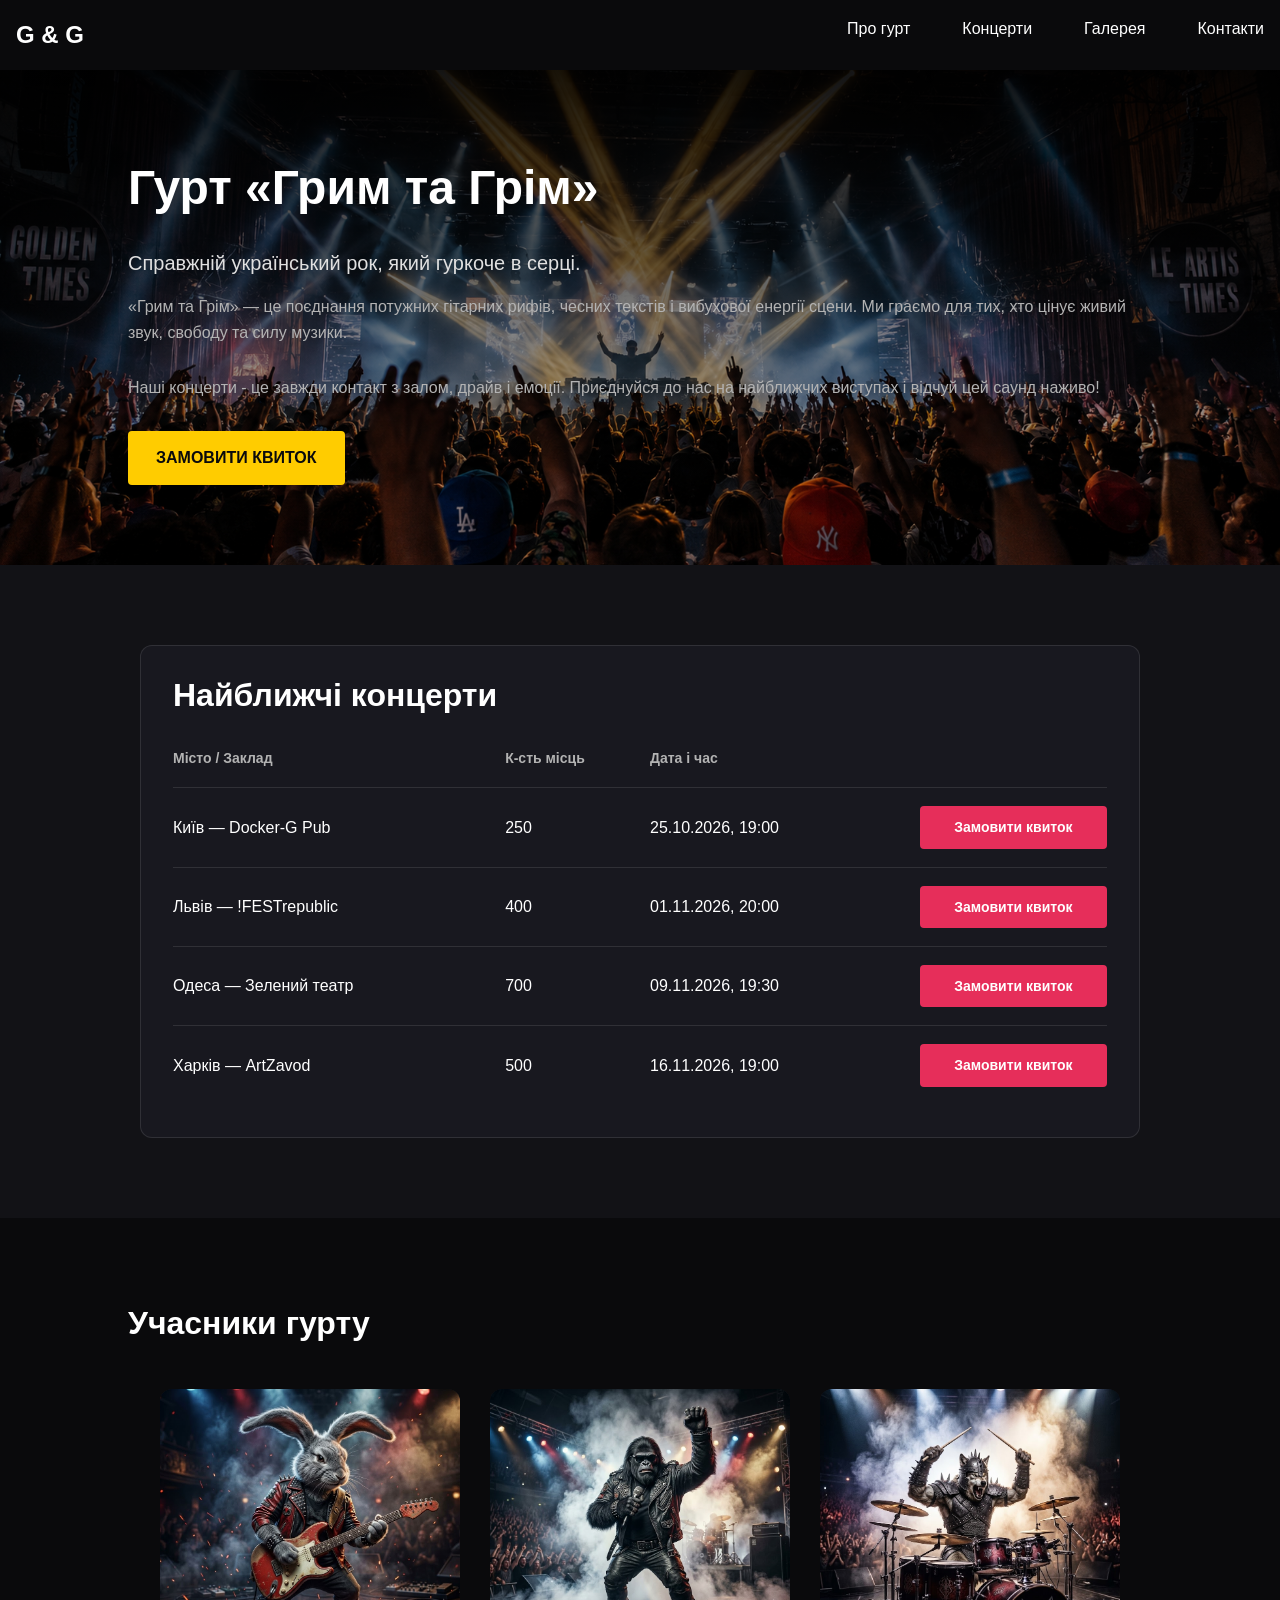
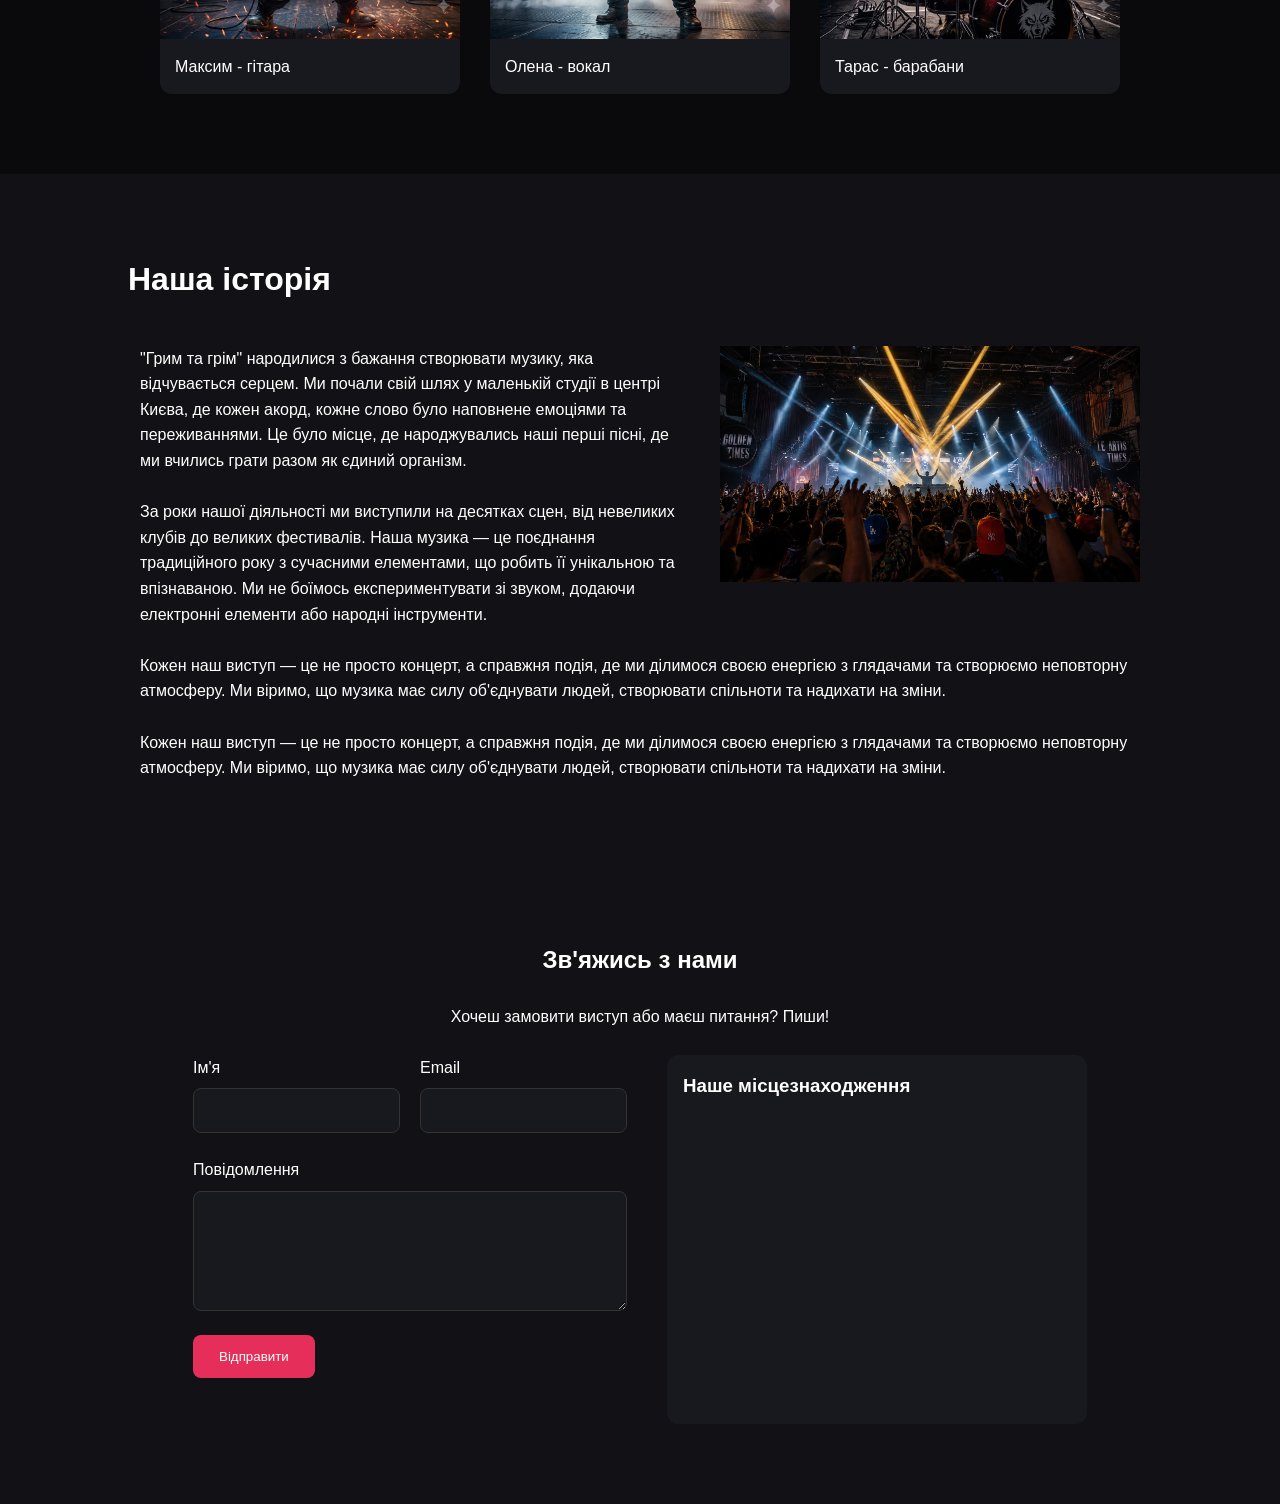
==== index.html @ d03bab59 "Make mobile menu collapsible with animated hamburger toggle Replace the permanently stacked mobile n" ====
<!doctype html>
<html lang="en">
  <head>
    <meta charset="UTF-8" />
    <meta name="viewport" content="width=device-width, initial-scale=1.0" />
    <title>G & G</title>
    <link rel="stylesheet" href="css/main.css" />
    <script src="js/menu.js" defer></script>
  </head>
  <body>
    <header>
      <nav>
        <a href="#hero" class="logo">G & G</a>

        <button
          class="menu-toggle"
          type="button"
          aria-expanded="false"
          aria-controls="site-menu"
          aria-label="Меню"
        >
          <span></span>
          <span></span>
          <span></span>
        </button>

        <div class="menu-panel" id="site-menu">
          <ul>
            <li><a href="#hero">Про гурт</a></li>
            <li><a href="#schedule">Концерти</a></li>
            <li><a href="#members">Галерея</a></li>
            <li><a href="#contacts">Контакти</a></li>
          </ul>
        </div>
      </nav>
    </header>
    <section id="hero">
      <div class="hero-content">
        <h1>Гурт «Грим та Грім»</h1>
        <p class="hero-subtitle">
          Справжній український рок, який гуркоче в серці.
        </p>

        <p class="hero-description">
          «Грим та Грім» — це поєднання потужних гітарних рифів, чесних текстів
          і вибухової енергії сцени. Ми граємо для тих, хто цінує живий звук,
          свободу та силу музики.
        </p>
        <p class="hero-description">
          Наші концерти - це завжди контакт з залом, драйв і емоції. Приєднуйся
          до нас на найближчих виступах і відчуй цей саунд наживо!
        </p>
        <a href="#schedule" class="btn-primary">ЗАМОВИТИ КВИТОК</a>
      </div>
    </section>
    <section id="schedule">
      <div class="schedule-container">
        <h2 class="section-title">Найближчі концерти</h2>

        <div class="schedule-header">
          <div>Місто / Заклад</div>
          <div>К-сть місць</div>
          <div>Дата і час</div>
          <div></div>
        </div>

        <div class="schedule-row">
          <div class="schedule-cell city">Київ — Docker-G Pub</div>
          <div class="schedule-cell seats" data-label="К-сть місць">250</div>
          <div class="schedule-cell date" data-label="Дата і час">
            25.10.2026, 19:00
          </div>
          <div class="schedule-cell action">
            <a href="#" class="btn-ticket">Замовити квиток</a>
          </div>
        </div>

        <div class="schedule-row">
          <div class="schedule-cell city">Львів — !FESTrepublic</div>
          <div class="schedule-cell seats" data-label="К-сть місць">400</div>
          <div class="schedule-cell date" data-label="Дата і час">
            01.11.2026, 20:00
          </div>
          <div class="schedule-cell action">
            <a href="#" class="btn-ticket">Замовити квиток</a>
          </div>
        </div>

        <div class="schedule-row">
          <div class="schedule-cell city">Одеса — Зелений театр</div>
          <div class="schedule-cell seats" data-label="К-сть місць">700</div>
          <div class="schedule-cell date" data-label="Дата і час">
            09.11.2026, 19:30
          </div>
          <div class="schedule-cell action">
            <a href="#" class="btn-ticket">Замовити квиток</a>
          </div>
        </div>

        <div class="schedule-row">
          <div class="schedule-cell city">Харків — ArtZavod</div>
          <div class="schedule-cell seats" data-label="К-сть місць">500</div>
          <div class="schedule-cell date" data-label="Дата і час">
            16.11.2026, 19:00
          </div>
          <div class="schedule-cell action">
            <a href="#" class="btn-ticket">Замовити квиток</a>
          </div>
        </div>
      </div>
    </section>
    <section id="members">
      <h2 class="section-title">Учасники гурту</h2>

      <div class="members-container">
        <input type="radio" name="member" id="close-all" hidden checked />

        <input
          type="radio"
          name="member"
          id="member-1"
          class="member-toggle"
          hidden
        />

        <label class="member-card" for="member-1">
          <figure>
            <div class="img-wrapper">
              <img
                src="img/member-1.jpeg"
                alt="Максим — гітара"
                class="member-img"
              />
            </div>

            <figcaption class="member-info">
              <p>Максим - гітара</p>

              <p class="expanded-text">
                Максим грає на гітарі вже понад 10 років. Його вибухові
                соло-партії та важкі рифи формують фірмове звучання гурту.
              </p>
            </figcaption>
          </figure>
        </label>

        <label class="modal-backdrop backdrop-1" for="close-all"></label>

        <input
          type="radio"
          name="member"
          id="member-2"
          class="member-toggle"
          hidden
        />

        <label class="member-card" for="member-2">
          <figure>
            <div class="img-wrapper">
              <img
                src="img/member-2.jpeg"
                alt="Олена - вокал"
                class="member-img"
              />
            </div>

            <figcaption class="member-info">
              <p>Олена - вокал</p>

              <p class="expanded-text">
                Олена - голос і душа колективу. Її вокал легко переходить від
                ніжних етно-мотивів до потужного рокового драйву.
              </p>
            </figcaption>
          </figure>
        </label>

        <label class="modal-backdrop backdrop-2" for="close-all"></label>

        <input
          type="radio"
          name="member"
          id="member-3"
          class="member-toggle"
          hidden
        />

        <label class="member-card" for="member-3">
          <figure>
            <div class="img-wrapper">
              <img
                src="img/member-3.jpeg"
                alt="Тарас - барабани"
                class="member-img"
              />
            </div>

            <figcaption class="member-info">
              <p>Тарас - барабани</p>

              <p class="expanded-text">
                Тарас відповідає за ритмічне серце гурту. Його енергія за
                барабанною установкою заряджає кожен концерт.
              </p>
            </figcaption>
          </figure>
        </label>

        <label class="modal-backdrop backdrop-3" for="close-all"></label>
      </div>
    </section>
    <section id="history">
      <h2 class="section-title">Наша історія</h2>

      <div class="history-content">
        <img src="img/hero-bg.png" alt="Concert photo" />
        <p>
          "Грим та грім" народилися з бажання створювати музику, яка
          відчувається серцем. Ми почали свій шлях у маленькій студії в центрі
          Києва, де кожен акорд, кожне слово було наповнене емоціями та
          переживаннями. Це було місце, де народжувались наші перші пісні, де ми
          вчились грати разом як єдиний організм.
        </p>
        <br />
        <p>
          За роки нашої діяльності ми виступили на десятках сцен, від невеликих
          клубів до великих фестивалів. Наша музика — це поєднання традиційного
          року з сучасними елементами, що робить її унікальною та впізнаваною.
          Ми не боїмось експериментувати зі звуком, додаючи електронні елементи
          або народні інструменти.
        </p>
        <br />
        <p>
          Кожен наш виступ — це не просто концерт, а справжня подія, де ми
          ділимося своєю енергією з глядачами та створюємо неповторну атмосферу.
          Ми віримо, що музика має силу об'єднувати людей, створювати спільноти
          та надихати на зміни.
        </p>
        <br />
        <p>
          Кожен наш виступ — це не просто концерт, а справжня подія, де ми
          ділимося своєю енергією з глядачами та створюємо неповторну атмосферу.
          Ми віримо, що музика має силу об'єднувати людей, створювати спільноти
          та надихати на зміни.
        </p>
      </div>
    </section>
    <section id="contacts">
      <h2>Зв'яжись з нами</h2>
      <p class="subtitle">Хочеш замовити виступ або маєш питання? Пиши!</p>

      <div class="contacts-content">
        <form class="contact-form">
          <div class="row">
            <div class="field">
              <label>Ім'я</label>
              <input type="text" />
            </div>

            <div class="field">
              <label>Email</label>
              <input type="email" />
            </div>
          </div>

          <div class="field">
            <label>Повідомлення</label>
            <textarea></textarea>
          </div>

          <button>Відправити</button>
        </form>

        <div class="map">
          <h3>Наше місцезнаходження</h3>

          <iframe
            src="https://www.google.com/maps/embed?pb=!1m18!1m12!1m3!1d1270.7025842408598!2d30.521919474275144!3d50.43355336899159!2m3!1f0!2f0!3f0!3m2!1i1024!2i768!4f13.1!3m3!1m2!1s0x40d4cf02b2b3a94f%3A0x783fe299564db0c2!2s!5e0!3m2!1sen!2sua!4v1783678780415!5m2!1sen!2sua"
            loading="lazy"
            referrerpolicy="strict-origin-when-cross-origin"
          ></iframe>
        </div>
      </div>
    </section>
    <footer></footer>
  </body>
</html>
---- css/main.css ----
@import "variables.css";
@import "header.css";
@import "hero.css";
@import "schedule.css";
@import "members.css";
@import "history.css";
@import "contacts.css";
@import "media.css";

* {
  margin: 0;
  padding: 0;
  box-sizing: border-box;
}

html {
  scroll-behavior: smooth;
}

body {
  background-color: var(--bg-main);
  color: var(--text-main);
  font-family: Arial, Helvetica, sans-serif;
  line-height: 1.6;
}

section {
  padding: var(--section-padding);
}

@media (max-width: 768px) {
  section {
    padding: var(--section-padding-mobile);
  }
}
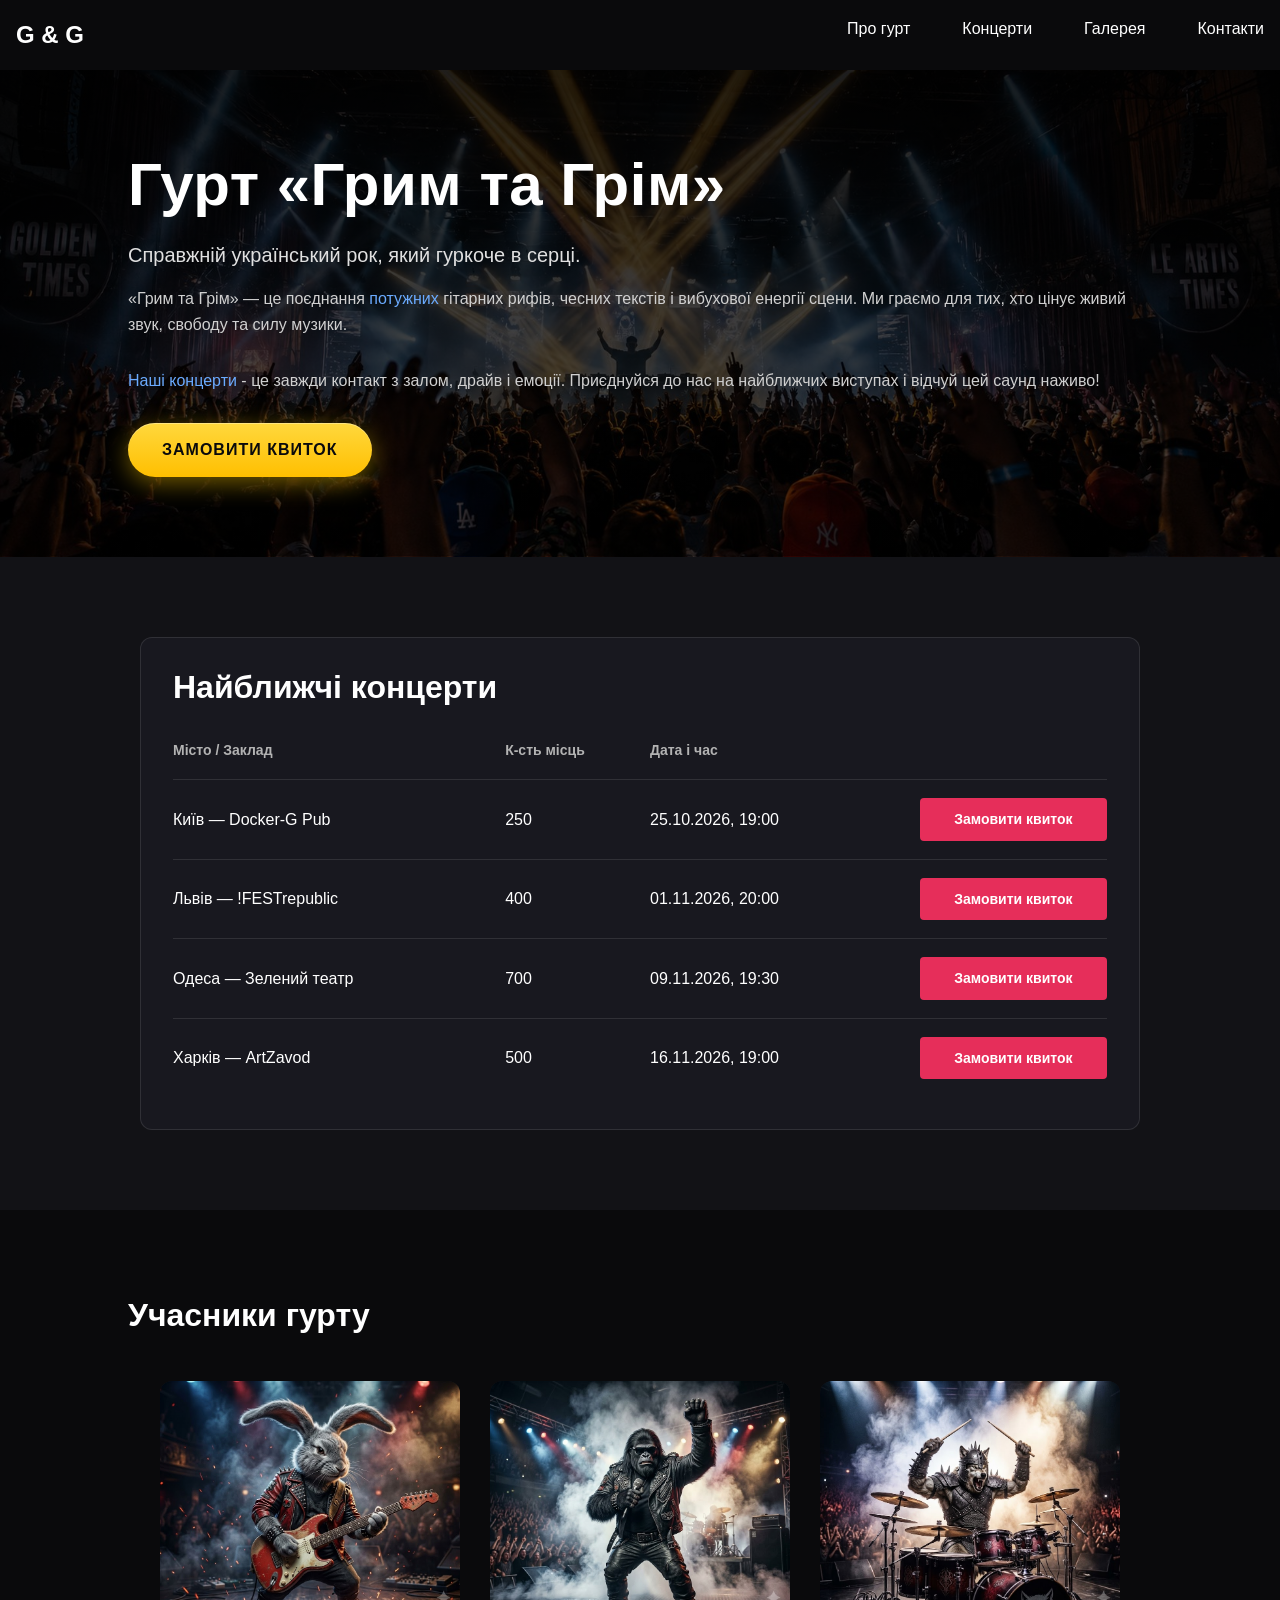
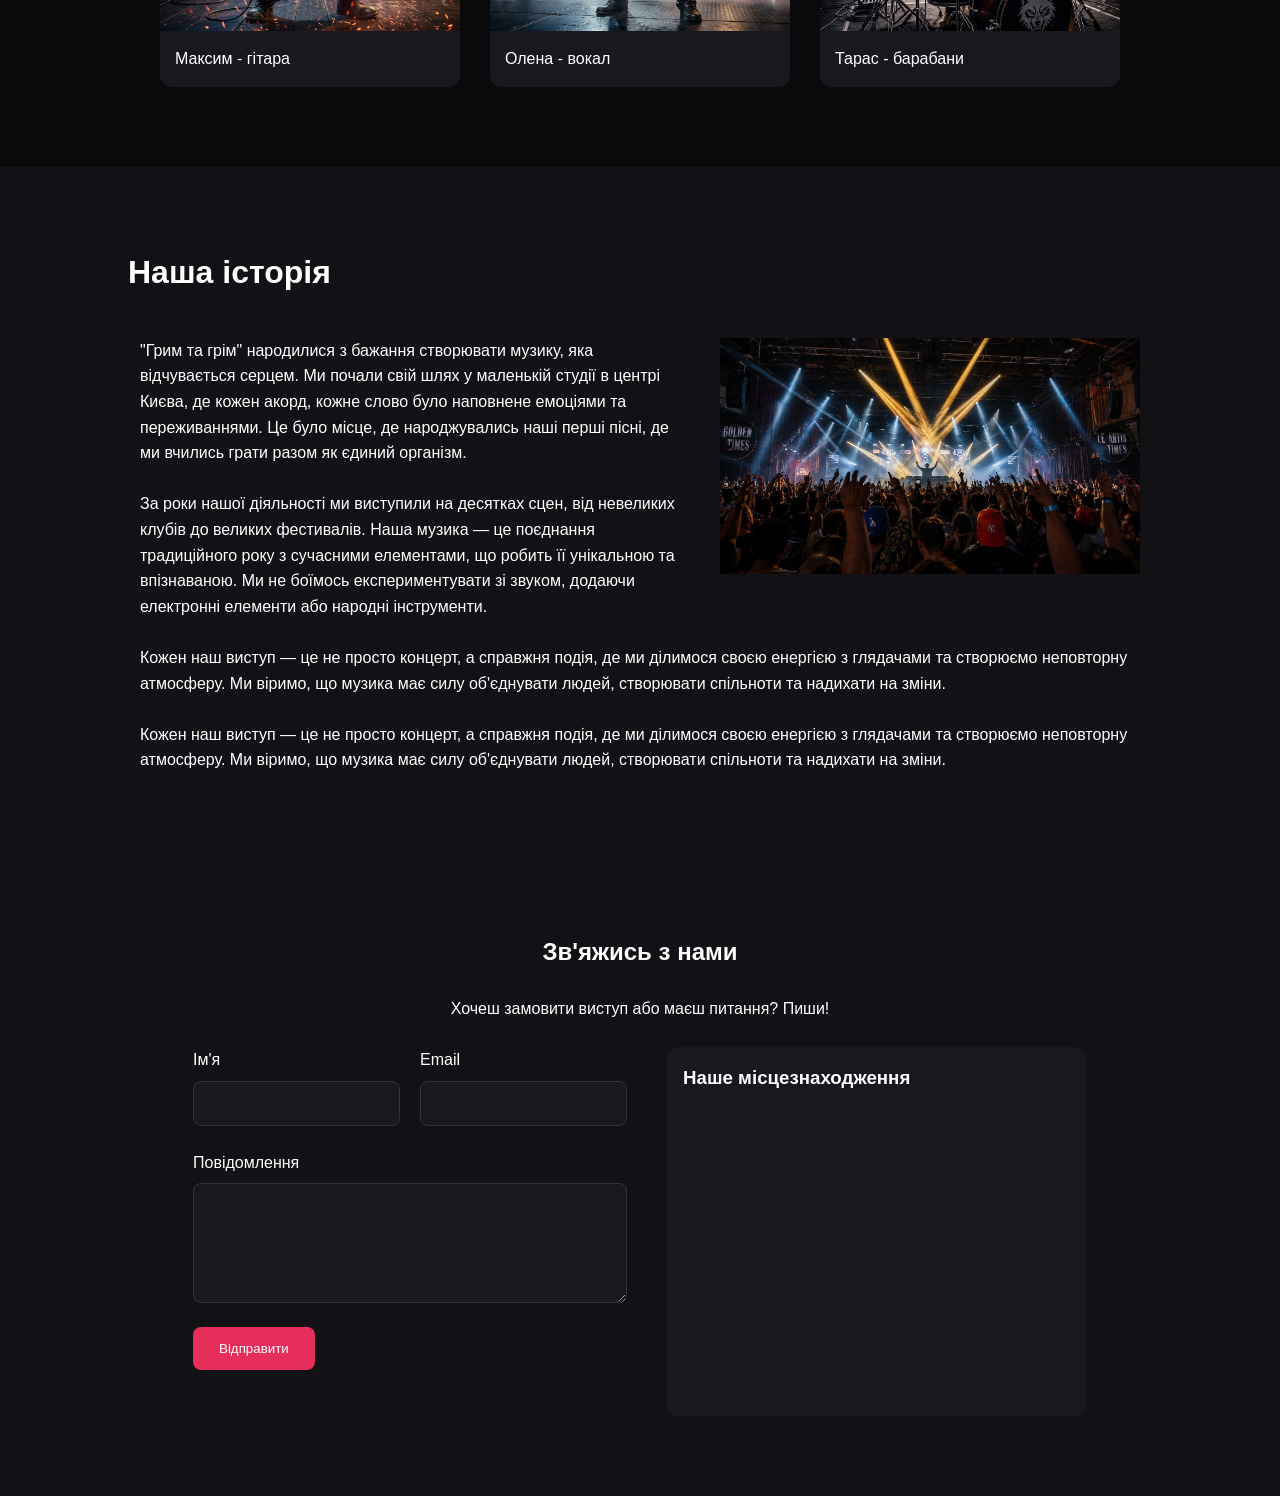
==== commit 1421bf35: "Restyle hero to match mockup and compress hero background image - Wrap «потужних» and «Наші концерти" ====
--- a/index.html
+++ b/index.html
@@ -42,13 +42,15 @@
         </p>
 
         <p class="hero-description">
-          «Грим та Грім» — це поєднання потужних гітарних рифів, чесних текстів
-          і вибухової енергії сцени. Ми граємо для тих, хто цінує живий звук,
-          свободу та силу музики.
+          «Грим та Грім» — це поєднання
+          <span class="hero-accent">потужних</span> гітарних рифів, чесних
+          текстів і вибухової енергії сцени. Ми граємо для тих, хто цінує живий
+          звук, свободу та силу музики.
         </p>
         <p class="hero-description">
-          Наші концерти - це завжди контакт з залом, драйв і емоції. Приєднуйся
-          до нас на найближчих виступах і відчуй цей саунд наживо!
+          <span class="hero-accent">Наші концерти</span> - це завжди контакт з
+          залом, драйв і емоції. Приєднуйся до нас на найближчих виступах і
+          відчуй цей саунд наживо!
         </p>
         <a href="#schedule" class="btn-primary">ЗАМОВИТИ КВИТОК</a>
       </div>
@@ -213,7 +215,7 @@
       <h2 class="section-title">Наша історія</h2>
 
       <div class="history-content">
-        <img src="img/hero-bg.png" alt="Concert photo" />
+        <img src="img/hero-bg.jpg" alt="Concert photo" />
         <p>
           "Грим та грім" народилися з бажання створювати музику, яка
           відчувається серцем. Ми почали свій шлях у маленькій студії в центрі
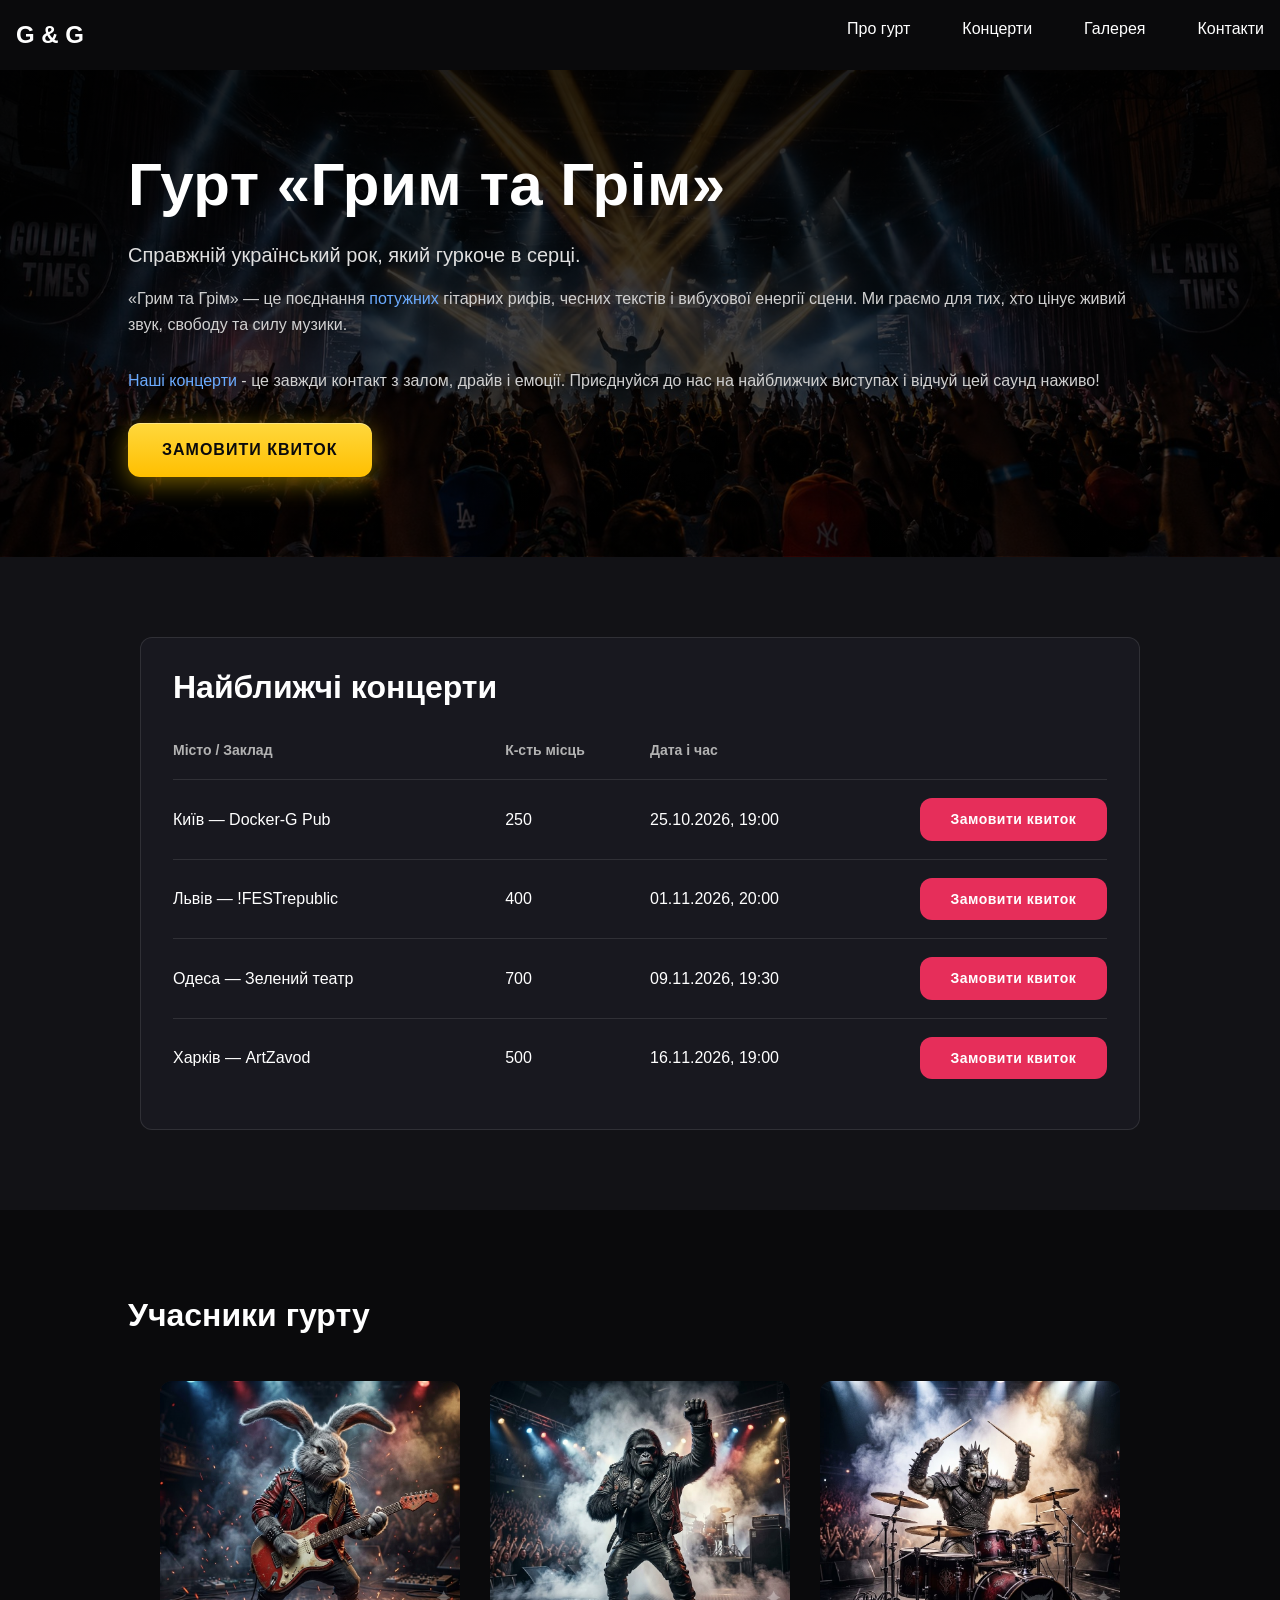
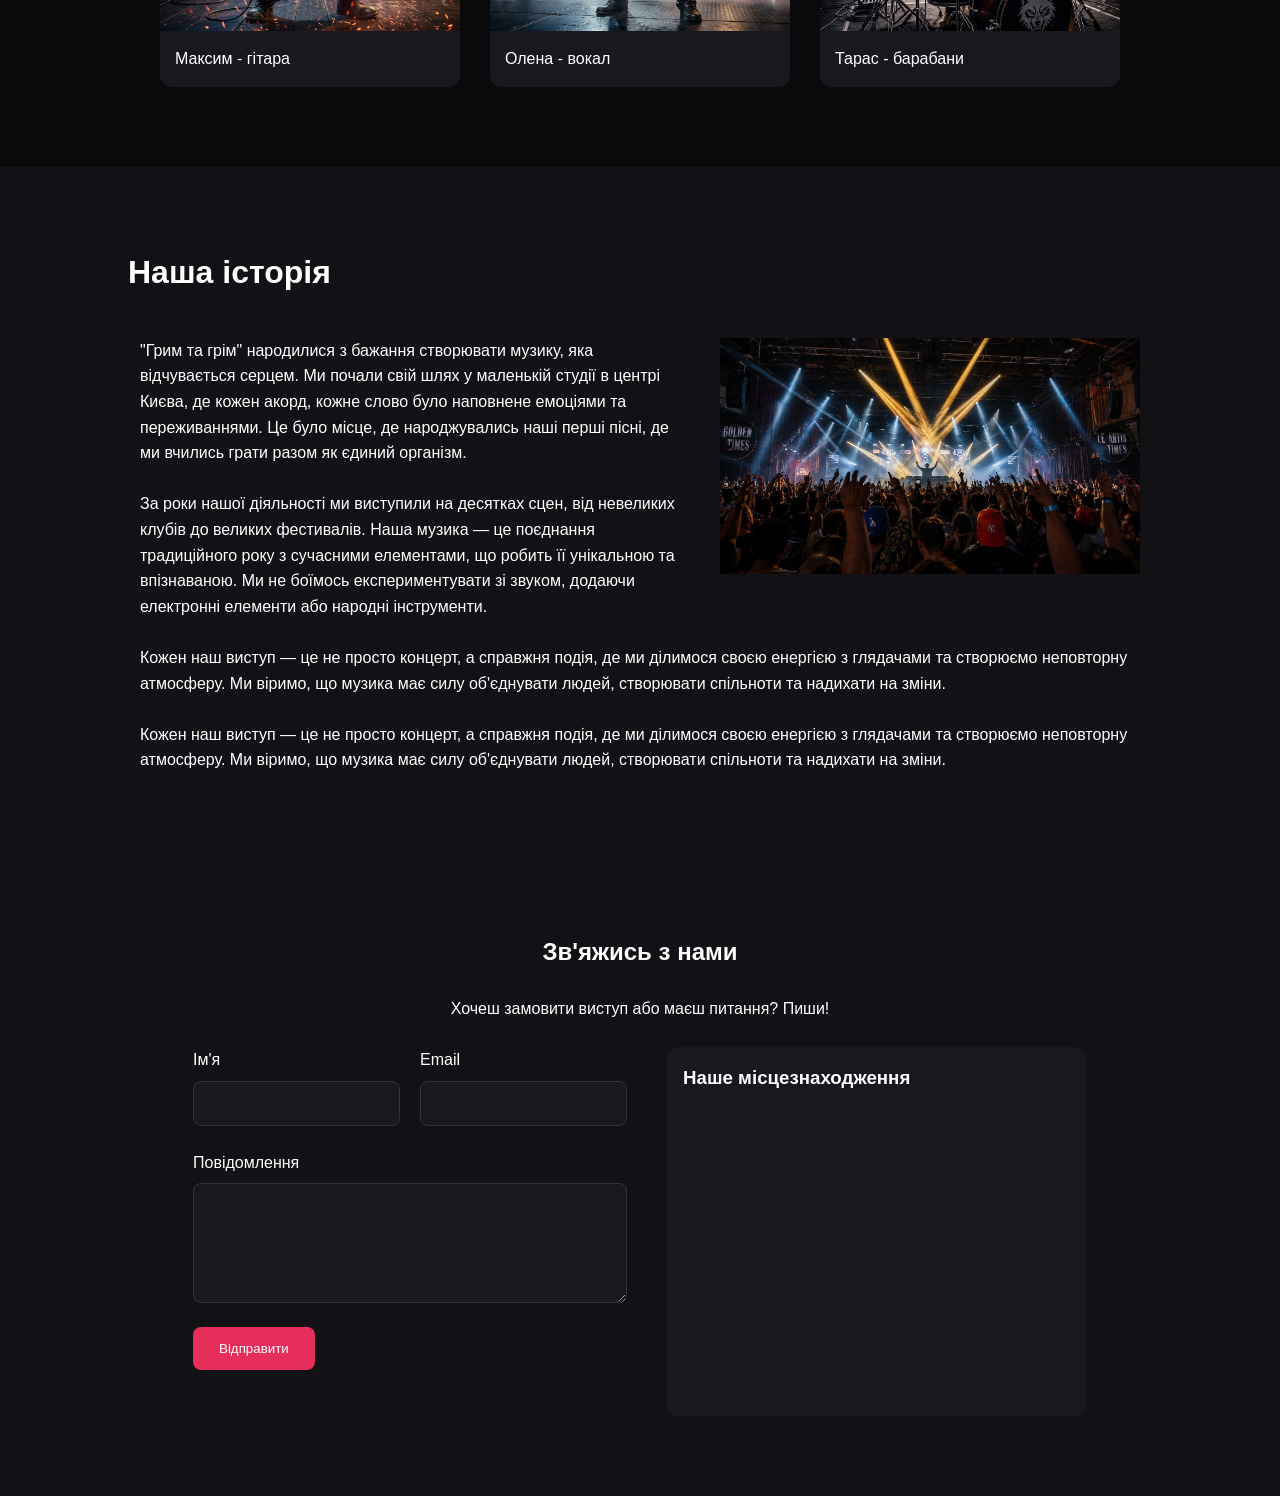
==== commit 68802d9f: "Match ticket buttons to mockup and give them a real stub target - .btn-ticket: 12px border-radius pe" ====
--- a/index.html
+++ b/index.html
@@ -73,7 +73,9 @@
             25.10.2026, 19:00
           </div>
           <div class="schedule-cell action">
-            <a href="#" class="btn-ticket">Замовити квиток</a>
+            <a href="tickets.html?event=kyiv" class="btn-ticket"
+              >Замовити квиток</a
+            >
           </div>
         </div>
 
@@ -84,7 +86,9 @@
             01.11.2026, 20:00
           </div>
           <div class="schedule-cell action">
-            <a href="#" class="btn-ticket">Замовити квиток</a>
+            <a href="tickets.html?event=lviv" class="btn-ticket"
+              >Замовити квиток</a
+            >
           </div>
         </div>
 
@@ -95,7 +99,9 @@
             09.11.2026, 19:30
           </div>
           <div class="schedule-cell action">
-            <a href="#" class="btn-ticket">Замовити квиток</a>
+            <a href="tickets.html?event=odesa" class="btn-ticket"
+              >Замовити квиток</a
+            >
           </div>
         </div>
 
@@ -106,7 +112,9 @@
             16.11.2026, 19:00
           </div>
           <div class="schedule-cell action">
-            <a href="#" class="btn-ticket">Замовити квиток</a>
+            <a href="tickets.html?event=kharkiv" class="btn-ticket"
+              >Замовити квиток</a
+            >
           </div>
         </div>
       </div>
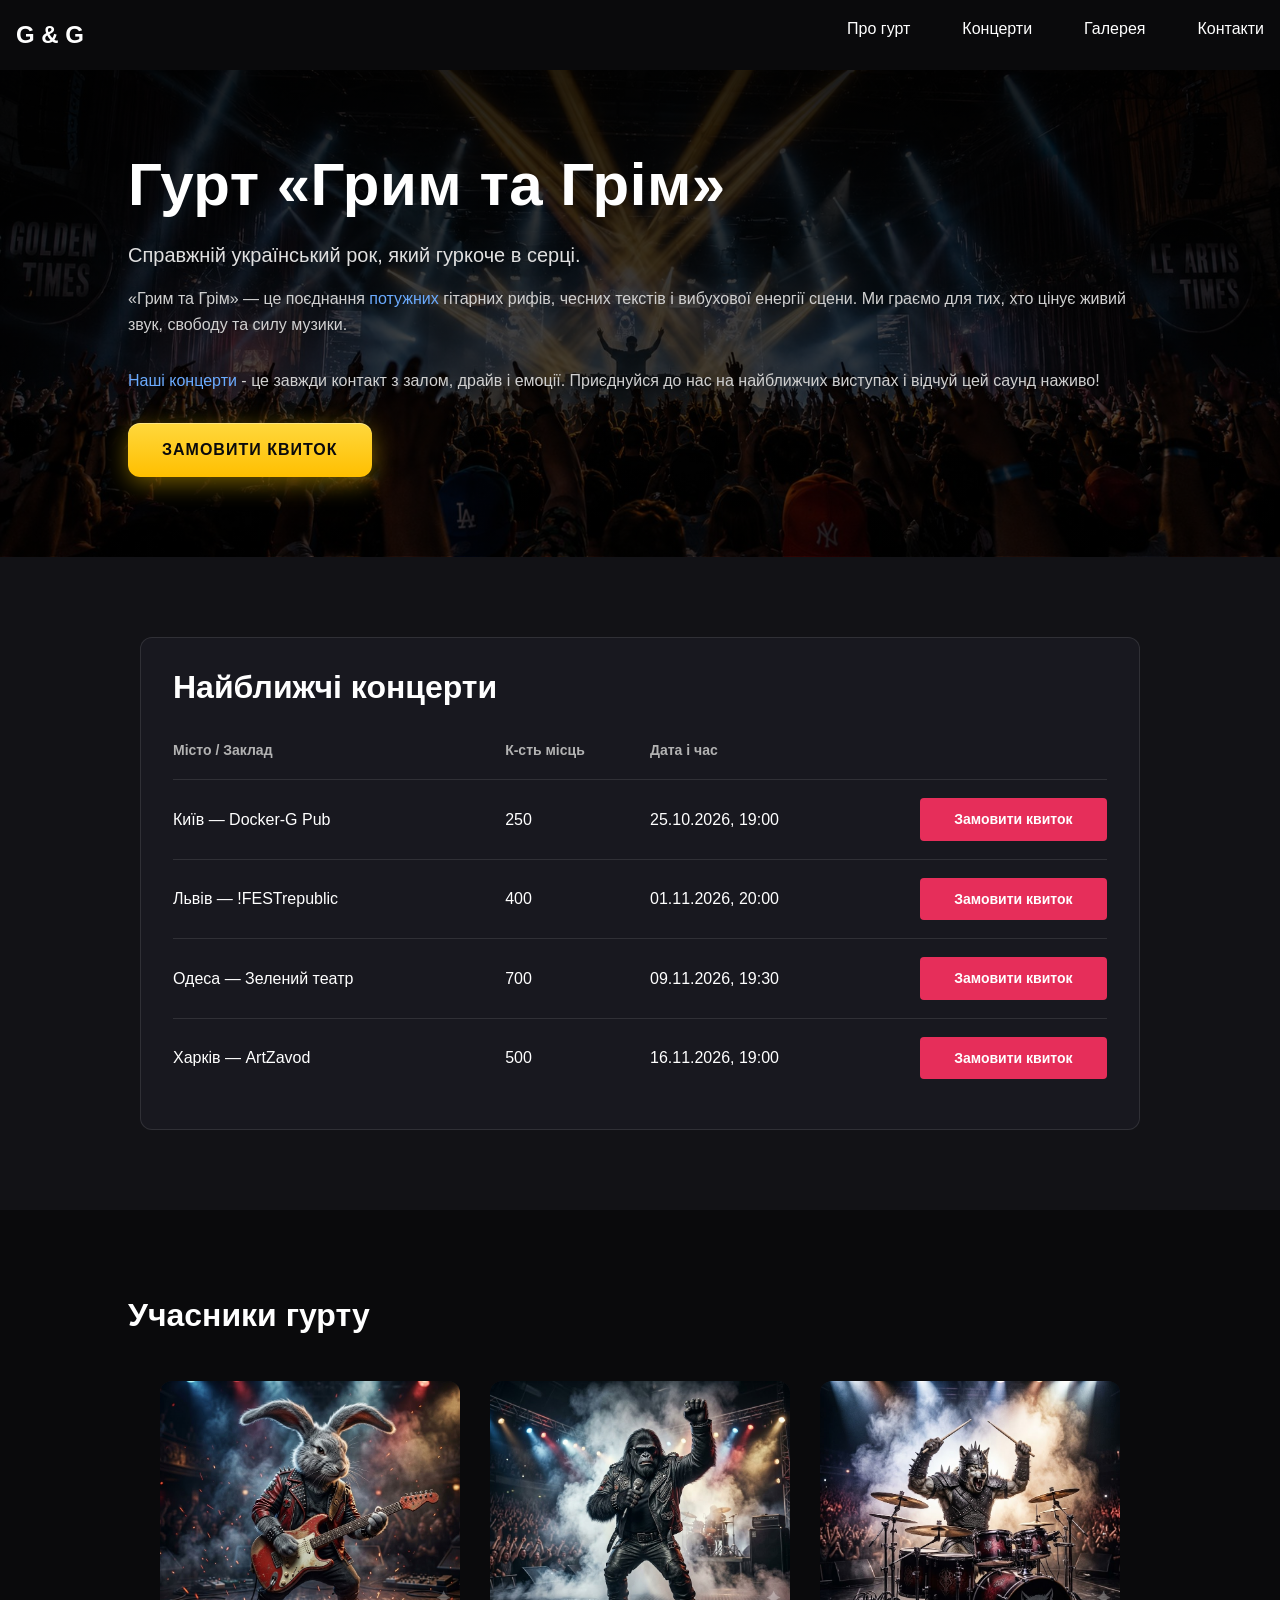
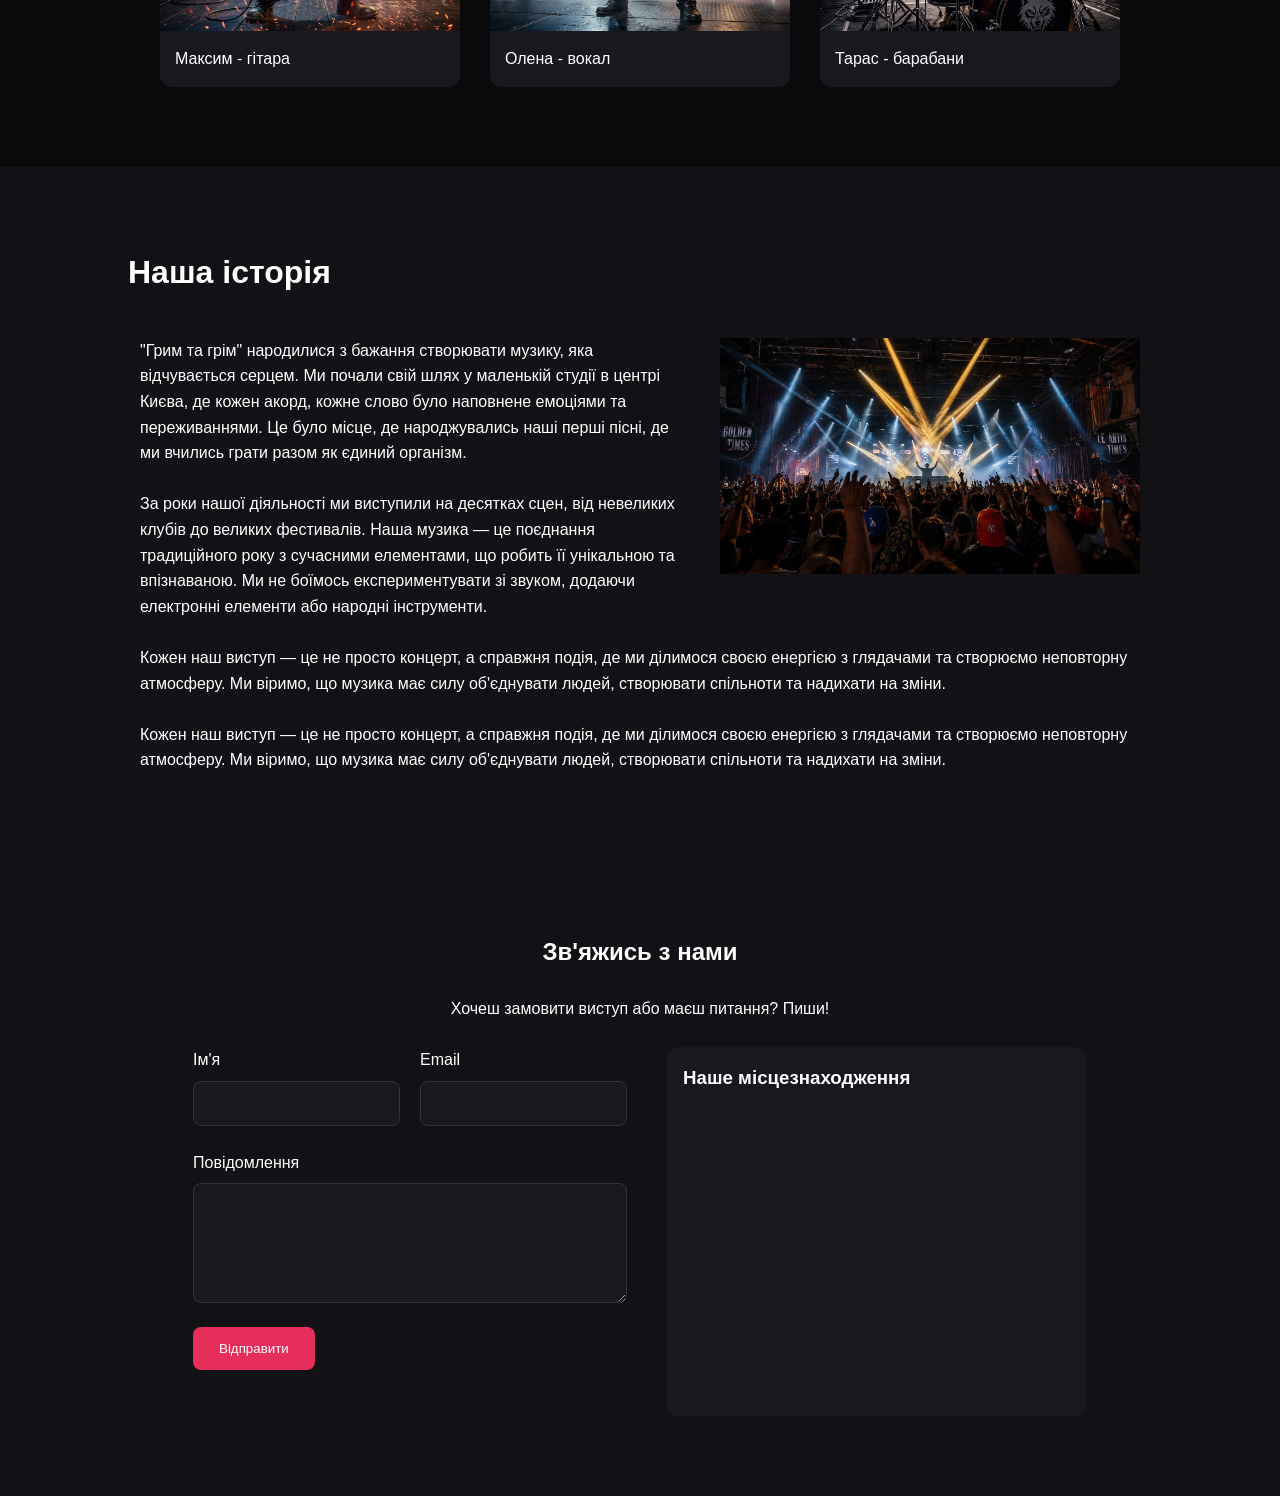
==== commit bcae8751: "Merge pull request #3 from RaisaLemishko/claude/schedule-responsive-layout-qftyms Refactor schedule " ====
--- a/index.html
+++ b/index.html
@@ -73,9 +73,7 @@
             25.10.2026, 19:00
           </div>
           <div class="schedule-cell action">
-            <a href="tickets.html?event=kyiv" class="btn-ticket"
-              >Замовити квиток</a
-            >
+            <a href="#" class="btn-ticket">Замовити квиток</a>
           </div>
         </div>
 
@@ -86,9 +84,7 @@
             01.11.2026, 20:00
           </div>
           <div class="schedule-cell action">
-            <a href="tickets.html?event=lviv" class="btn-ticket"
-              >Замовити квиток</a
-            >
+            <a href="#" class="btn-ticket">Замовити квиток</a>
           </div>
         </div>
 
@@ -99,9 +95,7 @@
             09.11.2026, 19:30
           </div>
           <div class="schedule-cell action">
-            <a href="tickets.html?event=odesa" class="btn-ticket"
-              >Замовити квиток</a
-            >
+            <a href="#" class="btn-ticket">Замовити квиток</a>
           </div>
         </div>
 
@@ -112,9 +106,7 @@
             16.11.2026, 19:00
           </div>
           <div class="schedule-cell action">
-            <a href="tickets.html?event=kharkiv" class="btn-ticket"
-              >Замовити квиток</a
-            >
+            <a href="#" class="btn-ticket">Замовити квиток</a>
           </div>
         </div>
       </div>
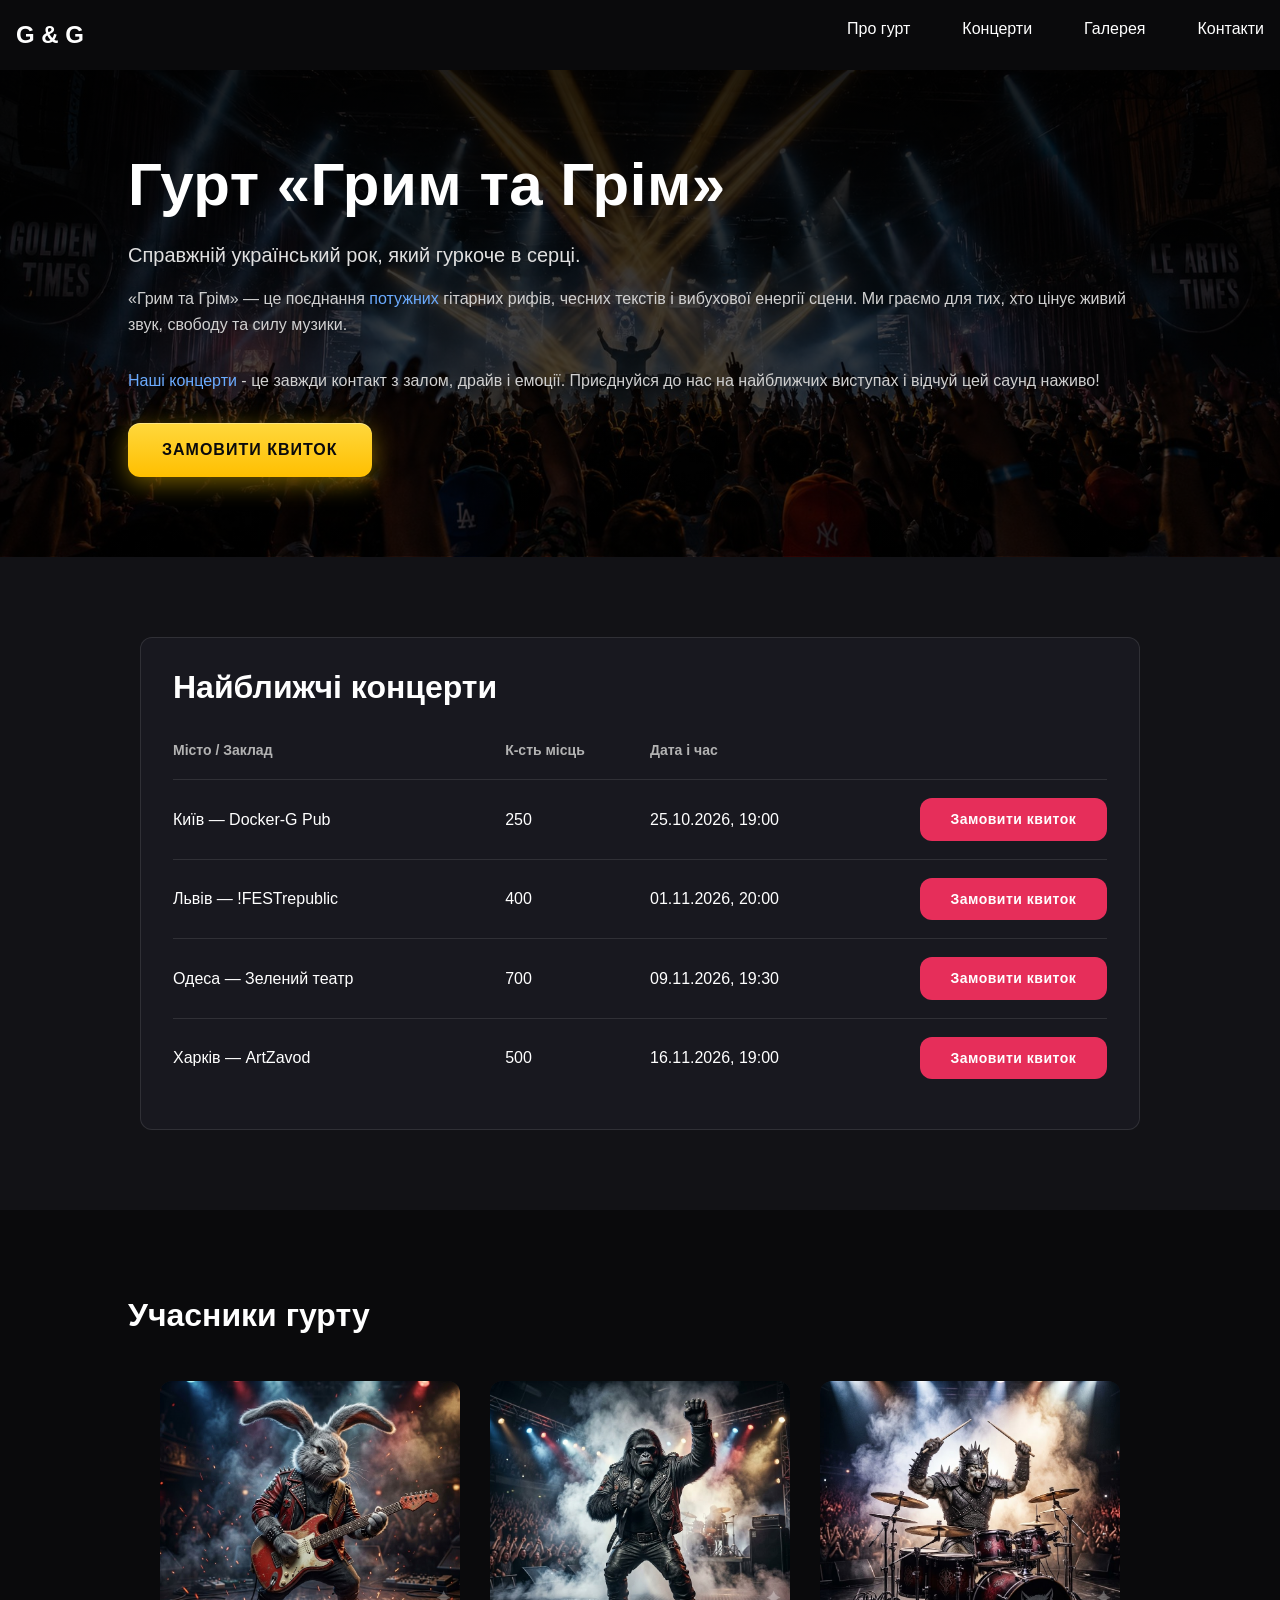
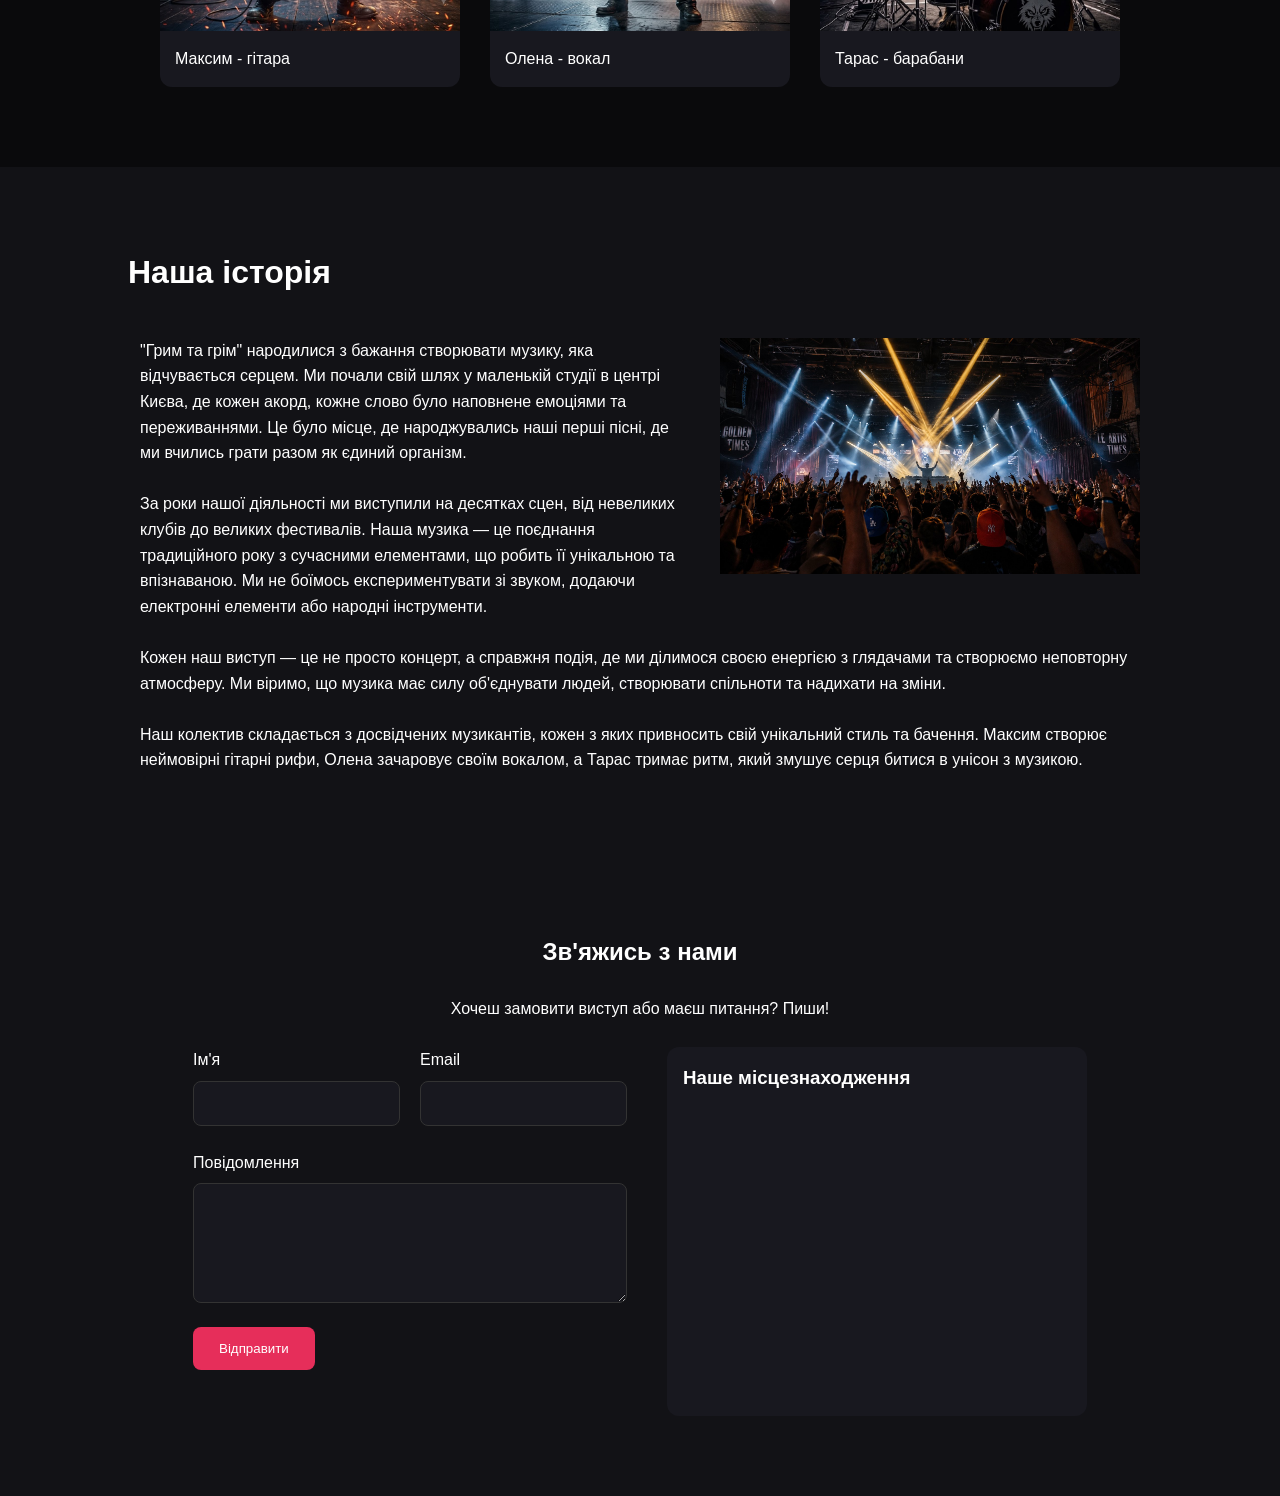
==== commit 8da740ce: "Merge pull request #6 from RaisaLemishko/claude/ticket-button-styling-iczyqm Add ticket booking page" ====
--- a/index.html
+++ b/index.html
@@ -1,5 +1,5 @@
 <!doctype html>
-<html lang="en">
+<html lang="uk">
   <head>
     <meta charset="UTF-8" />
     <meta name="viewport" content="width=device-width, initial-scale=1.0" />
@@ -73,7 +73,9 @@
             25.10.2026, 19:00
           </div>
           <div class="schedule-cell action">
-            <a href="#" class="btn-ticket">Замовити квиток</a>
+            <a href="tickets.html?event=kyiv" class="btn-ticket"
+              >Замовити квиток</a
+            >
           </div>
         </div>
 
@@ -84,7 +86,9 @@
             01.11.2026, 20:00
           </div>
           <div class="schedule-cell action">
-            <a href="#" class="btn-ticket">Замовити квиток</a>
+            <a href="tickets.html?event=lviv" class="btn-ticket"
+              >Замовити квиток</a
+            >
           </div>
         </div>
 
@@ -95,7 +99,9 @@
             09.11.2026, 19:30
           </div>
           <div class="schedule-cell action">
-            <a href="#" class="btn-ticket">Замовити квиток</a>
+            <a href="tickets.html?event=odesa" class="btn-ticket"
+              >Замовити квиток</a
+            >
           </div>
         </div>
 
@@ -106,7 +112,9 @@
             16.11.2026, 19:00
           </div>
           <div class="schedule-cell action">
-            <a href="#" class="btn-ticket">Замовити квиток</a>
+            <a href="tickets.html?event=kharkiv" class="btn-ticket"
+              >Замовити квиток</a
+            >
           </div>
         </div>
       </div>
@@ -240,10 +248,10 @@
         </p>
         <br />
         <p>
-          Кожен наш виступ — це не просто концерт, а справжня подія, де ми
-          ділимося своєю енергією з глядачами та створюємо неповторну атмосферу.
-          Ми віримо, що музика має силу об'єднувати людей, створювати спільноти
-          та надихати на зміни.
+          Наш колектив складається з досвідчених музикантів, кожен з яких
+          привносить свій унікальний стиль та бачення. Максим створює неймовірні
+          гітарні рифи, Олена зачаровує своїм вокалом, а Тарас тримає ритм, який
+          змушує серця битися в унісон з музикою.
         </p>
       </div>
     </section>
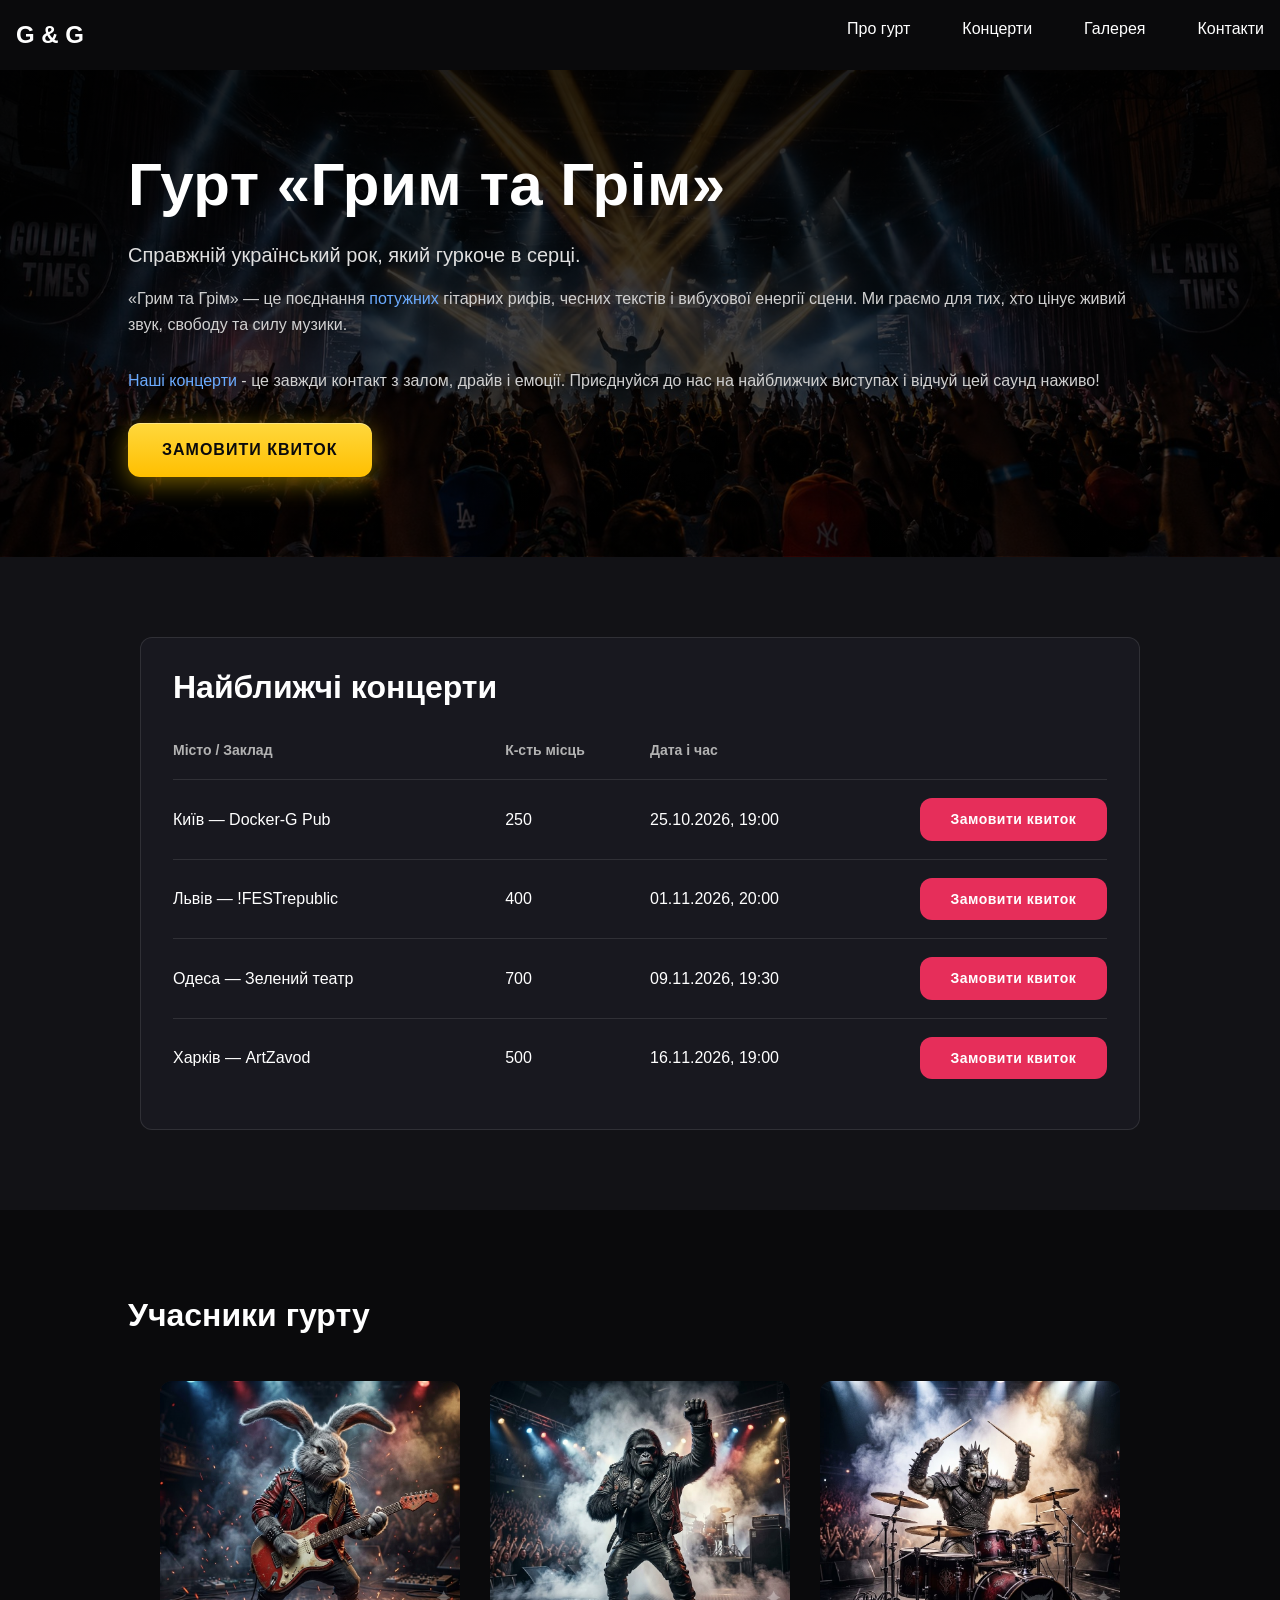
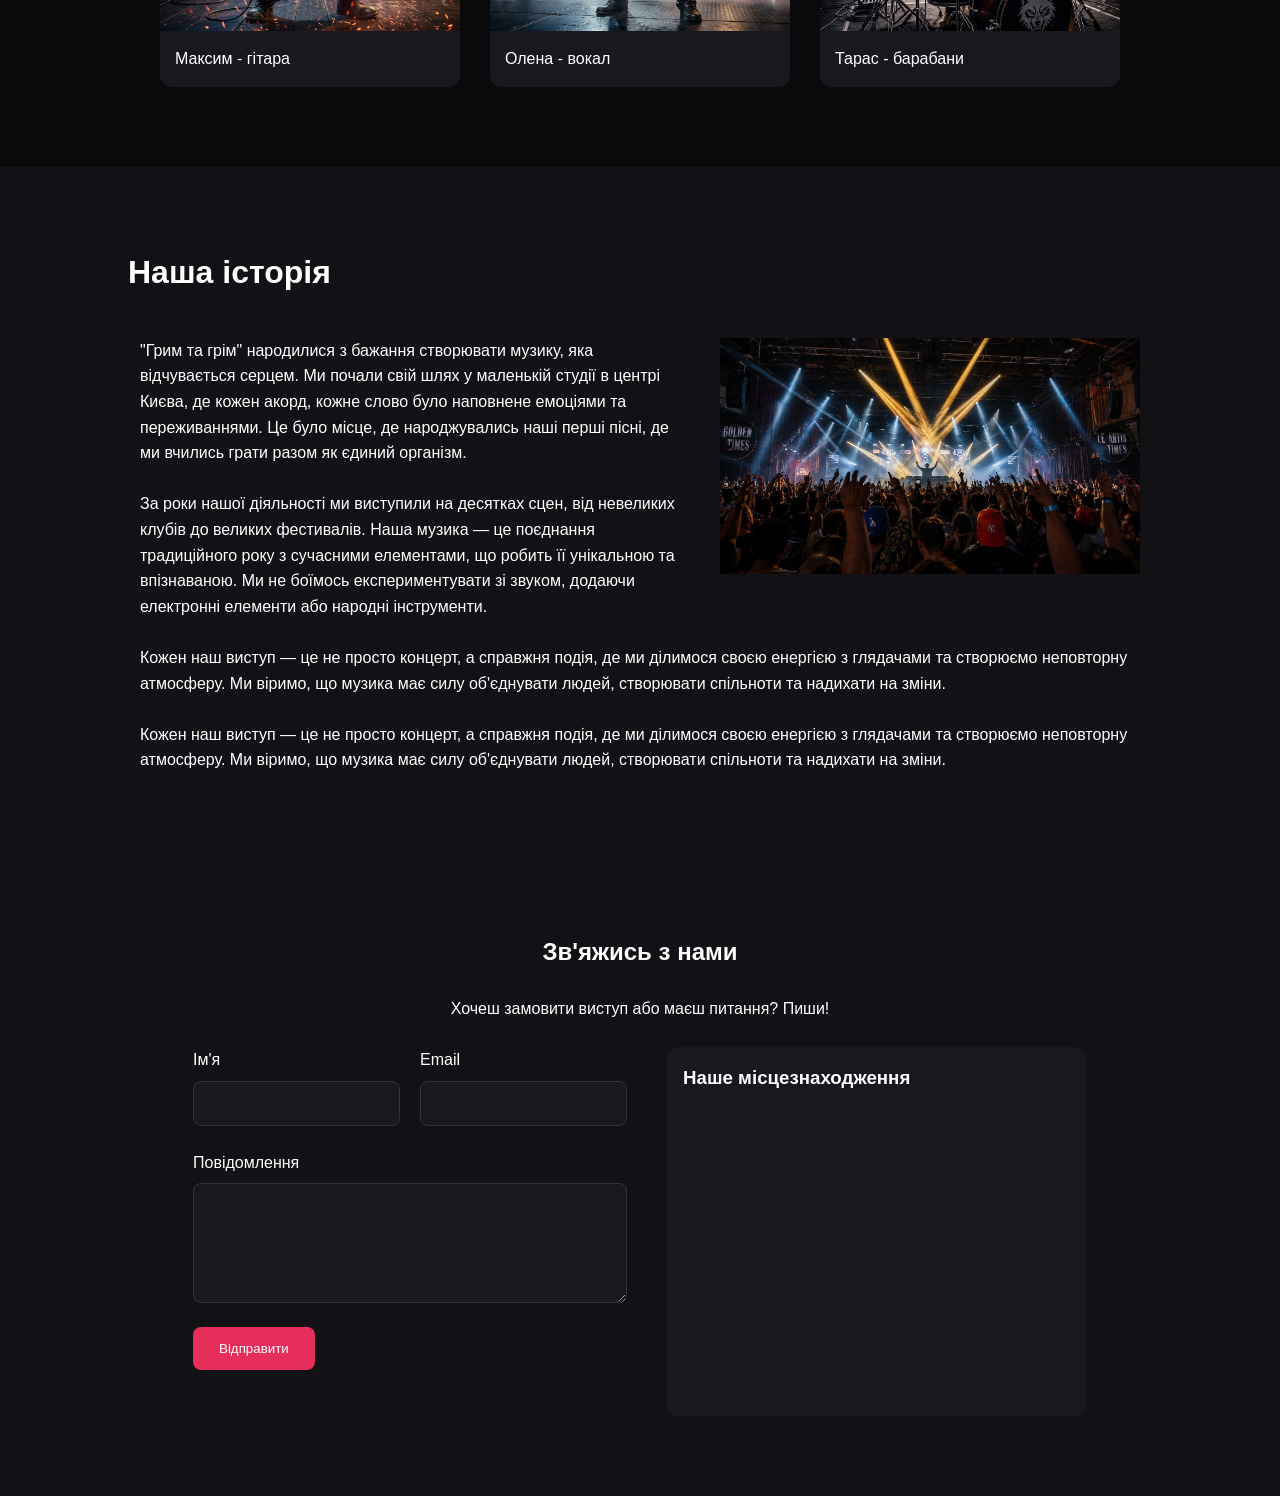
==== commit eaa3e49b: "Add prev/next chevrons to gallery modal and enlarge the photo The members gallery modal is pure CSS " ====
--- a/index.html
+++ b/index.html
@@ -1,5 +1,5 @@
 <!doctype html>
-<html lang="uk">
+<html lang="en">
   <head>
     <meta charset="UTF-8" />
     <meta name="viewport" content="width=device-width, initial-scale=1.0" />
@@ -73,9 +73,7 @@
             25.10.2026, 19:00
           </div>
           <div class="schedule-cell action">
-            <a href="tickets.html?event=kyiv" class="btn-ticket"
-              >Замовити квиток</a
-            >
+            <a href="#" class="btn-ticket">Замовити квиток</a>
           </div>
         </div>
 
@@ -86,9 +84,7 @@
             01.11.2026, 20:00
           </div>
           <div class="schedule-cell action">
-            <a href="tickets.html?event=lviv" class="btn-ticket"
-              >Замовити квиток</a
-            >
+            <a href="#" class="btn-ticket">Замовити квиток</a>
           </div>
         </div>
 
@@ -99,9 +95,7 @@
             09.11.2026, 19:30
           </div>
           <div class="schedule-cell action">
-            <a href="tickets.html?event=odesa" class="btn-ticket"
-              >Замовити квиток</a
-            >
+            <a href="#" class="btn-ticket">Замовити квиток</a>
           </div>
         </div>
 
@@ -112,9 +106,7 @@
             16.11.2026, 19:00
           </div>
           <div class="schedule-cell action">
-            <a href="tickets.html?event=kharkiv" class="btn-ticket"
-              >Замовити квиток</a
-            >
+            <a href="#" class="btn-ticket">Замовити квиток</a>
           </div>
         </div>
       </div>
@@ -217,6 +209,67 @@
         </label>
 
         <label class="modal-backdrop backdrop-3" for="close-all"></label>
+
+        <!-- Modal prev/next chevrons: each label re-checks the neighbouring
+             member's radio, so the enlarged view swaps with no JS. They must
+             stay after every radio input so the ~ selectors in members.css
+             can reveal the pair belonging to the open member. -->
+        <label
+          class="modal-nav modal-prev nav-1"
+          for="member-3"
+          aria-label="Попереднє фото"
+        >
+          <svg viewBox="0 0 24 24" aria-hidden="true">
+            <polyline points="15 18 9 12 15 6" />
+          </svg>
+        </label>
+        <label
+          class="modal-nav modal-next nav-1"
+          for="member-2"
+          aria-label="Наступне фото"
+        >
+          <svg viewBox="0 0 24 24" aria-hidden="true">
+            <polyline points="9 18 15 12 9 6" />
+          </svg>
+        </label>
+
+        <label
+          class="modal-nav modal-prev nav-2"
+          for="member-1"
+          aria-label="Попереднє фото"
+        >
+          <svg viewBox="0 0 24 24" aria-hidden="true">
+            <polyline points="15 18 9 12 15 6" />
+          </svg>
+        </label>
+        <label
+          class="modal-nav modal-next nav-2"
+          for="member-3"
+          aria-label="Наступне фото"
+        >
+          <svg viewBox="0 0 24 24" aria-hidden="true">
+            <polyline points="9 18 15 12 9 6" />
+          </svg>
+        </label>
+
+        <label
+          class="modal-nav modal-prev nav-3"
+          for="member-2"
+          aria-label="Попереднє фото"
+        >
+          <svg viewBox="0 0 24 24" aria-hidden="true">
+            <polyline points="15 18 9 12 15 6" />
+          </svg>
+        </label>
+        <label
+          class="modal-nav modal-next nav-3"
+          for="member-1"
+          aria-label="Наступне фото"
+        >
+          <svg viewBox="0 0 24 24" aria-hidden="true">
+            <polyline points="9 18 15 12 9 6" />
+          </svg>
+        </label>
       </div>
     </section>
     <section id="history">
@@ -248,10 +301,10 @@
         </p>
         <br />
         <p>
-          Наш колектив складається з досвідчених музикантів, кожен з яких
-          привносить свій унікальний стиль та бачення. Максим створює неймовірні
-          гітарні рифи, Олена зачаровує своїм вокалом, а Тарас тримає ритм, який
-          змушує серця битися в унісон з музикою.
+          Кожен наш виступ — це не просто концерт, а справжня подія, де ми
+          ділимося своєю енергією з глядачами та створюємо неповторну атмосферу.
+          Ми віримо, що музика має силу об'єднувати людей, створювати спільноти
+          та надихати на зміни.
         </p>
       </div>
     </section>
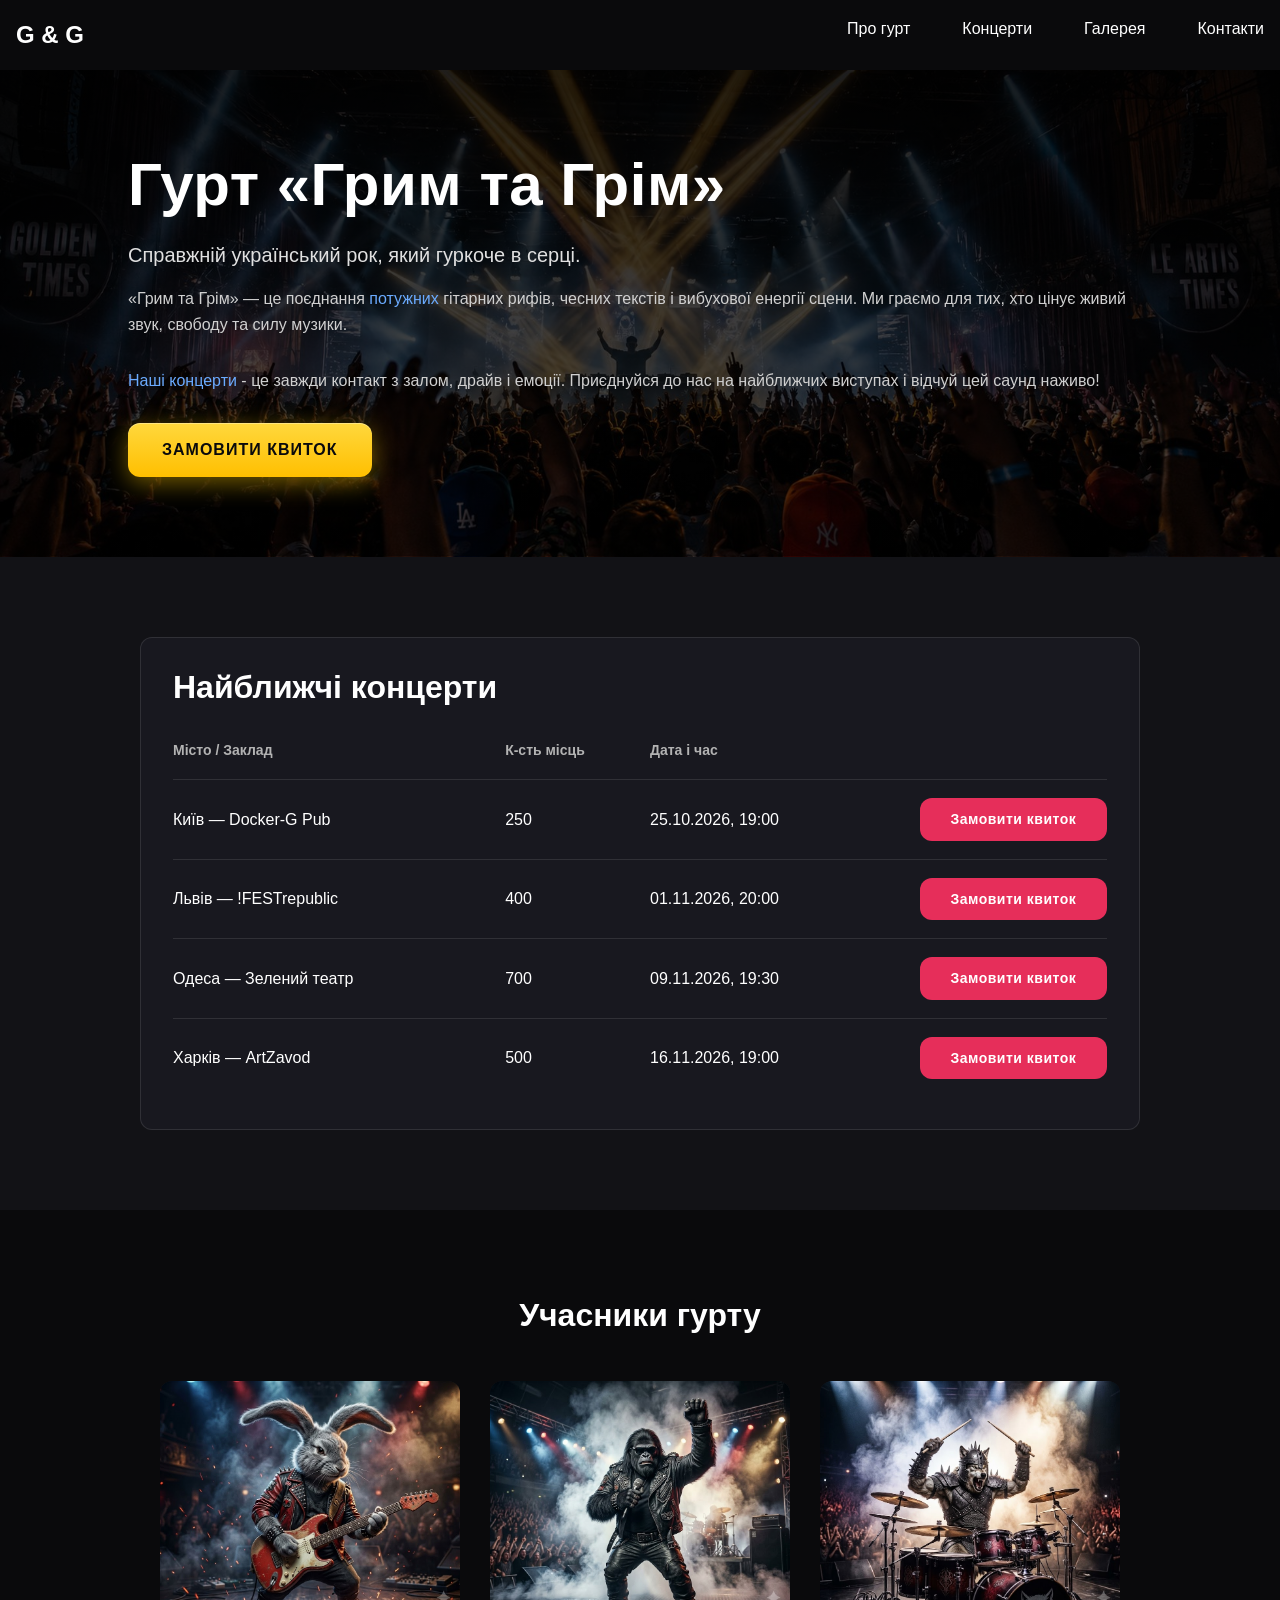
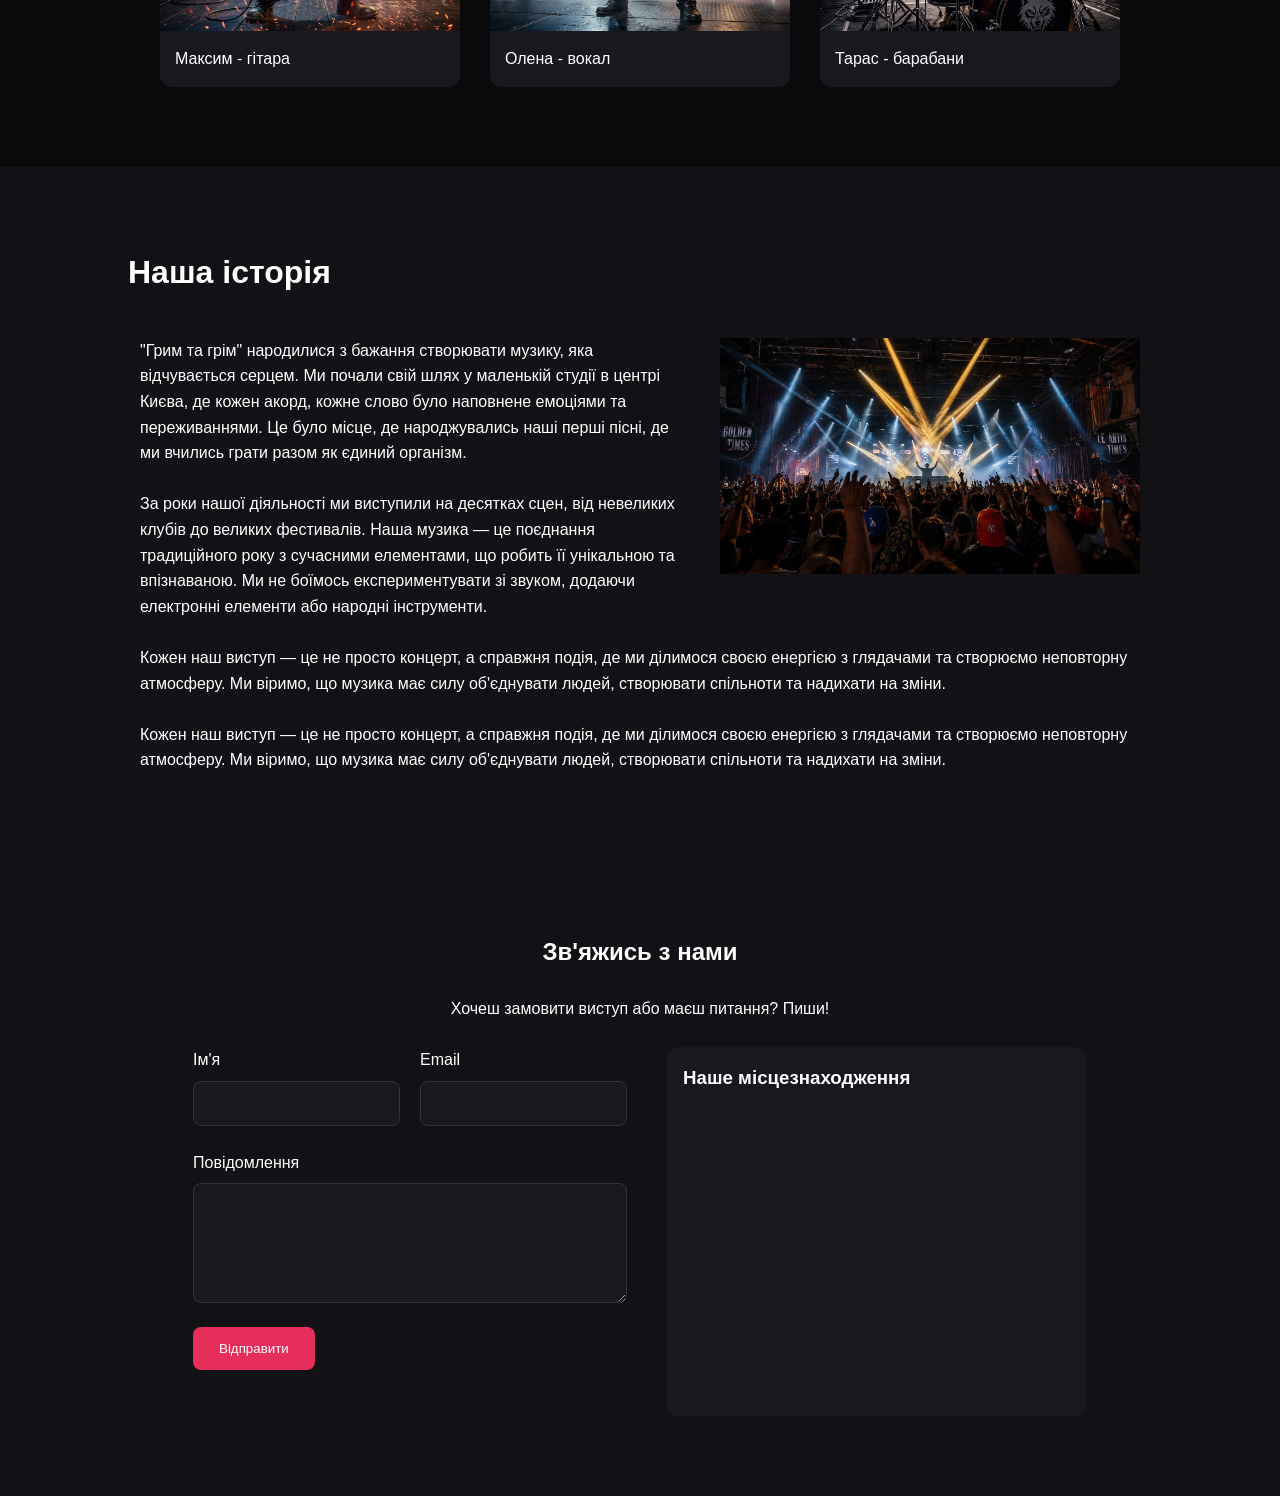
==== commit 24d0f6ae: "Make gallery modal chevrons keyboard-operable The chevrons and member cards are labels for display:n" ====
--- a/index.html
+++ b/index.html
@@ -6,6 +6,7 @@
     <title>G & G</title>
     <link rel="stylesheet" href="css/main.css" />
     <script src="js/menu.js" defer></script>
+    <script src="js/gallery.js" defer></script>
   </head>
   <body>
     <header>
@@ -125,7 +126,7 @@
           hidden
         />
 
-        <label class="member-card" for="member-1">
+        <label class="member-card" for="member-1" role="button" tabindex="0">
           <figure>
             <div class="img-wrapper">
               <img
@@ -156,7 +157,7 @@
           hidden
         />
 
-        <label class="member-card" for="member-2">
+        <label class="member-card" for="member-2" role="button" tabindex="0">
           <figure>
             <div class="img-wrapper">
               <img
@@ -187,7 +188,7 @@
           hidden
         />
 
-        <label class="member-card" for="member-3">
+        <label class="member-card" for="member-3" role="button" tabindex="0">
           <figure>
             <div class="img-wrapper">
               <img
@@ -218,6 +219,8 @@
           class="modal-nav modal-prev nav-1"
           for="member-3"
           aria-label="Попереднє фото"
+          role="button"
+          tabindex="0"
         >
           <svg viewBox="0 0 24 24" aria-hidden="true">
             <polyline points="15 18 9 12 15 6" />
@@ -227,6 +230,8 @@
           class="modal-nav modal-next nav-1"
           for="member-2"
           aria-label="Наступне фото"
+          role="button"
+          tabindex="0"
         >
           <svg viewBox="0 0 24 24" aria-hidden="true">
             <polyline points="9 18 15 12 9 6" />
@@ -237,6 +242,8 @@
           class="modal-nav modal-prev nav-2"
           for="member-1"
           aria-label="Попереднє фото"
+          role="button"
+          tabindex="0"
         >
           <svg viewBox="0 0 24 24" aria-hidden="true">
             <polyline points="15 18 9 12 15 6" />
@@ -246,6 +253,8 @@
           class="modal-nav modal-next nav-2"
           for="member-3"
           aria-label="Наступне фото"
+          role="button"
+          tabindex="0"
         >
           <svg viewBox="0 0 24 24" aria-hidden="true">
             <polyline points="9 18 15 12 9 6" />
@@ -256,6 +265,8 @@
           class="modal-nav modal-prev nav-3"
           for="member-2"
           aria-label="Попереднє фото"
+          role="button"
+          tabindex="0"
         >
           <svg viewBox="0 0 24 24" aria-hidden="true">
             <polyline points="15 18 9 12 15 6" />
@@ -265,6 +276,8 @@
           class="modal-nav modal-next nav-3"
           for="member-1"
           aria-label="Наступне фото"
+          role="button"
+          tabindex="0"
         >
           <svg viewBox="0 0 24 24" aria-hidden="true">
             <polyline points="9 18 15 12 9 6" />
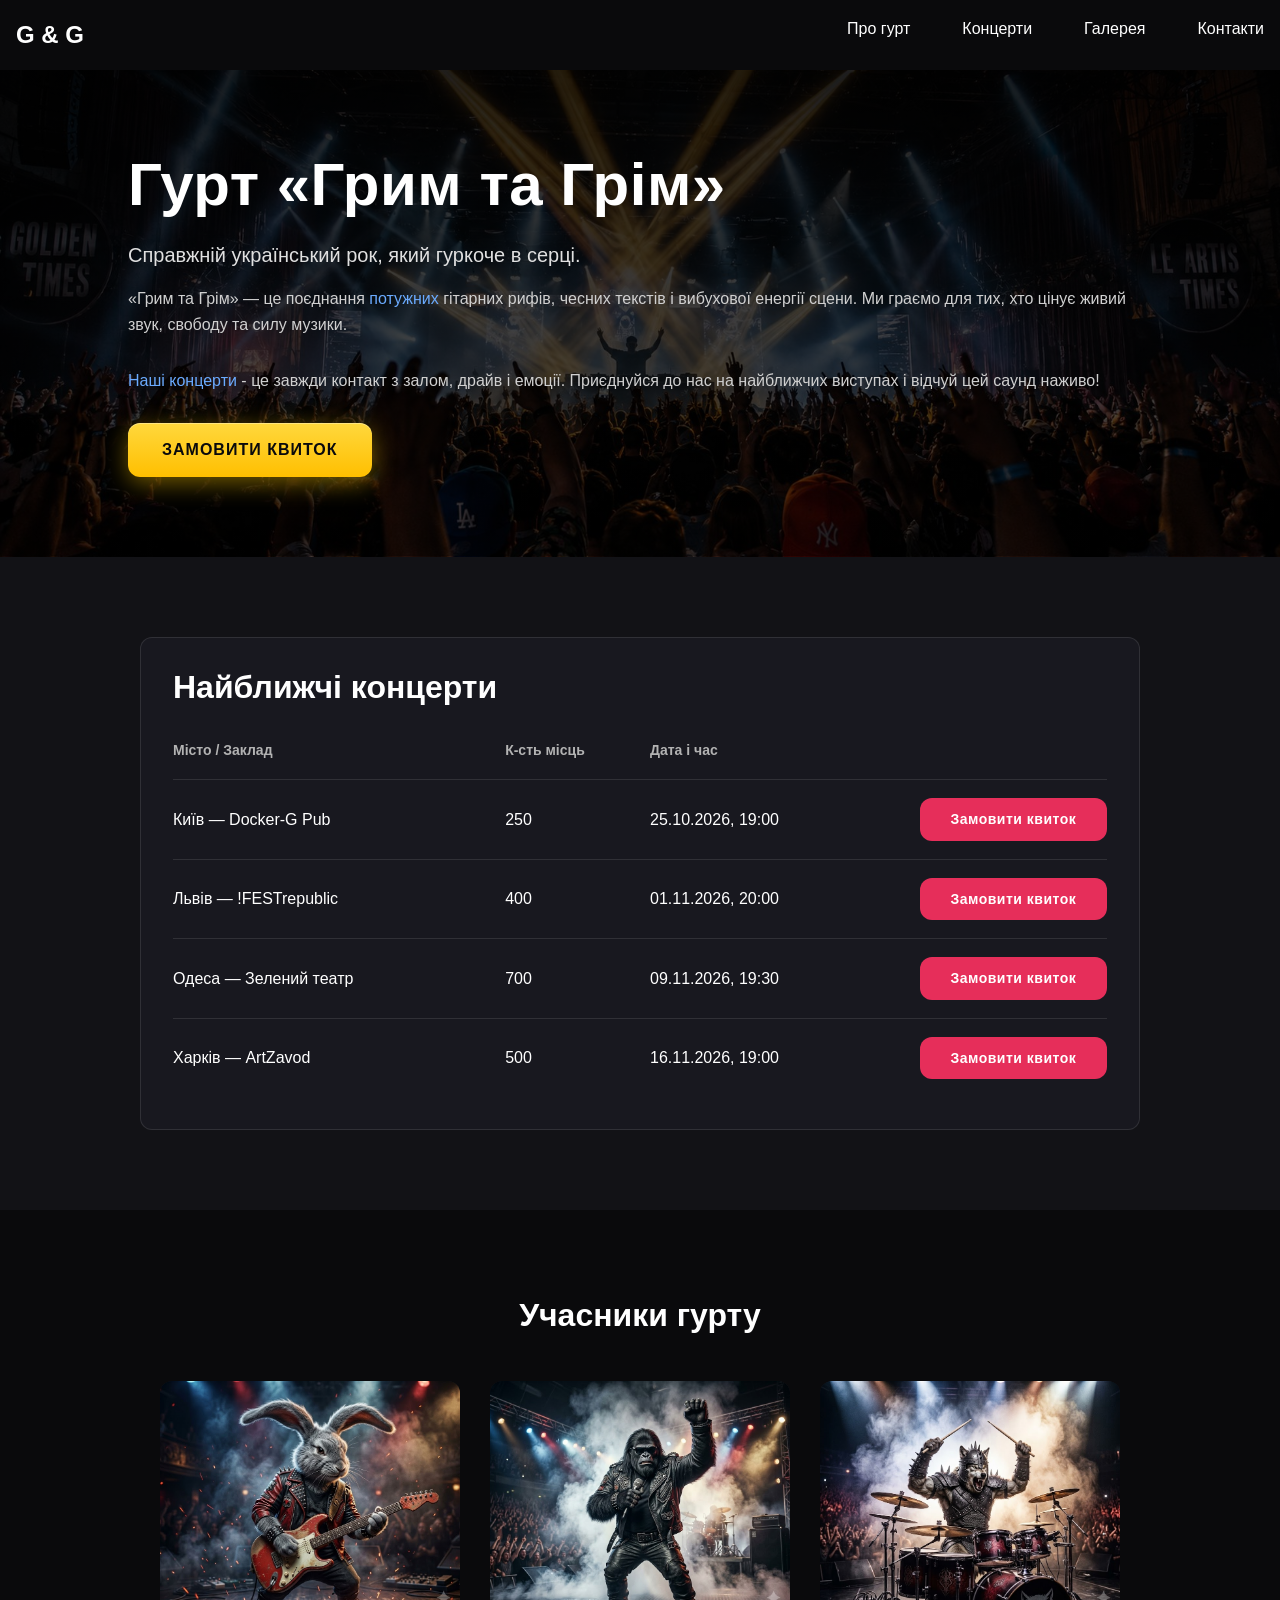
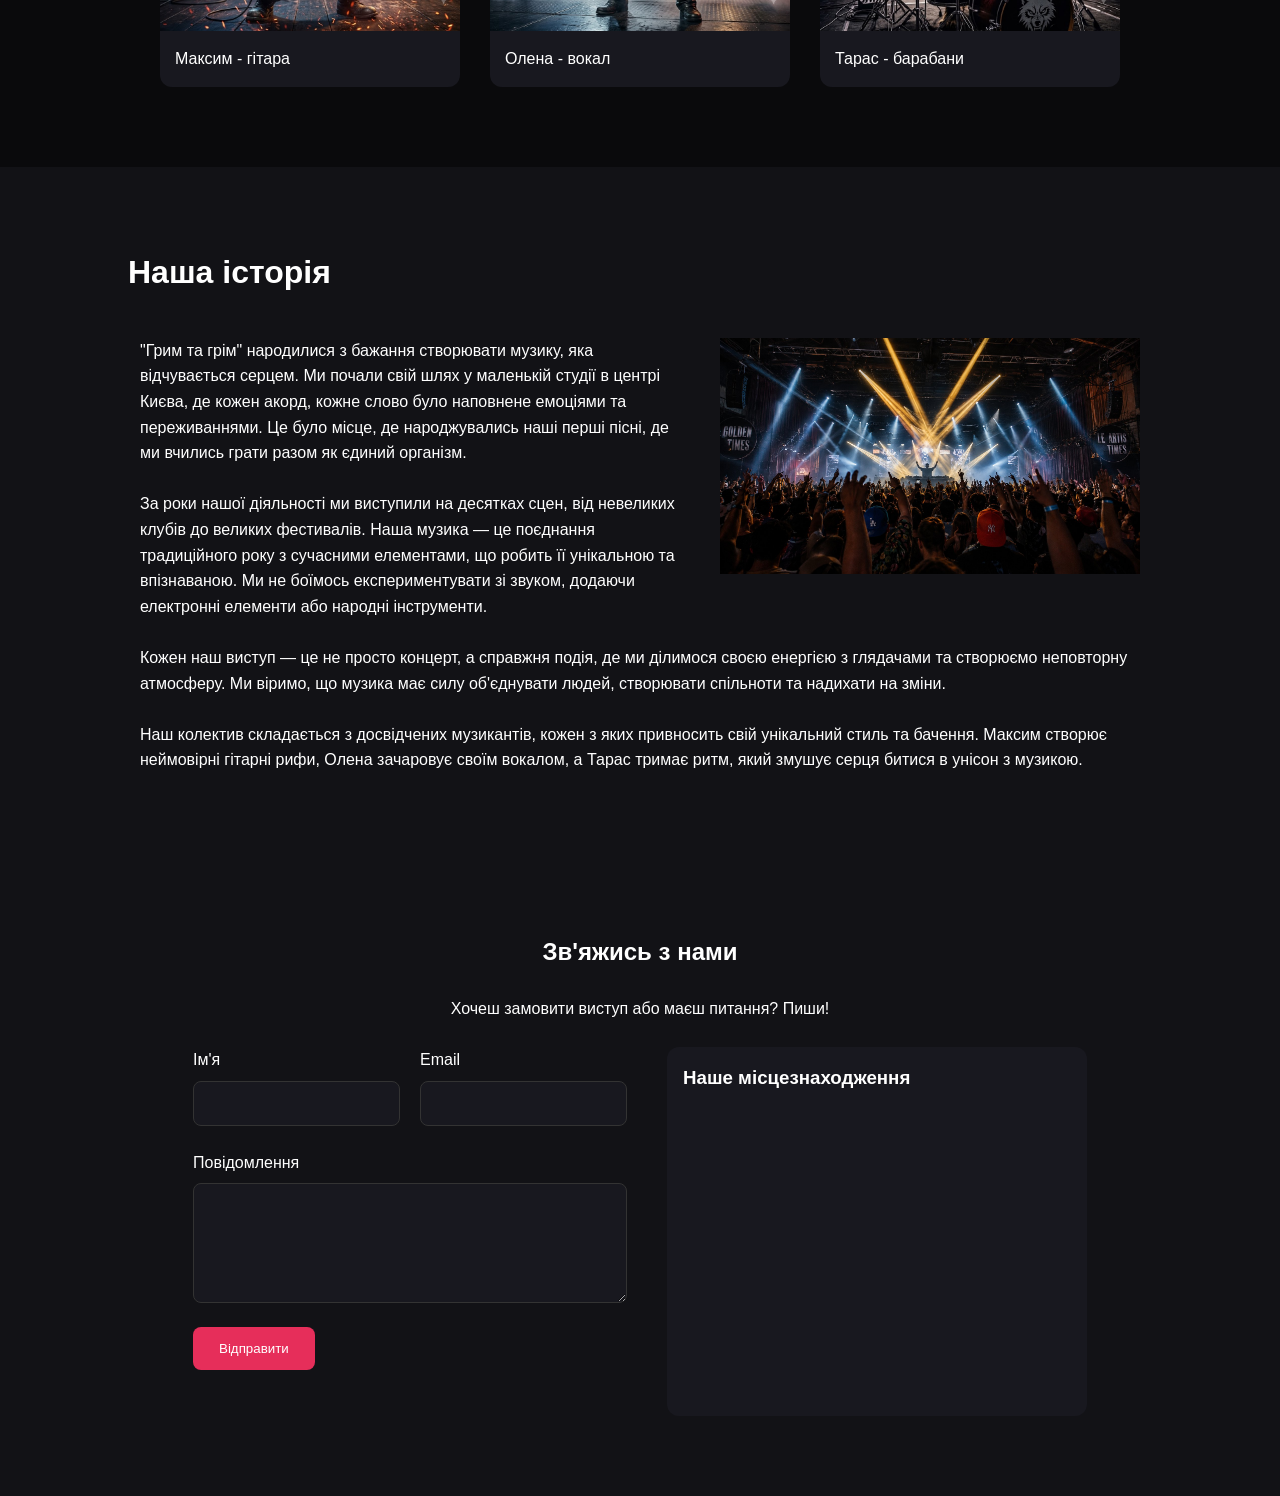
==== commit 59b9d8e7: "Merge pull request #8 from RaisaLemishko/claude/gallery-nav-chevrons-k0arar" ====
--- a/index.html
+++ b/index.html
@@ -1,5 +1,5 @@
 <!doctype html>
-<html lang="en">
+<html lang="uk">
   <head>
     <meta charset="UTF-8" />
     <meta name="viewport" content="width=device-width, initial-scale=1.0" />
@@ -74,7 +74,9 @@
             25.10.2026, 19:00
           </div>
           <div class="schedule-cell action">
-            <a href="#" class="btn-ticket">Замовити квиток</a>
+            <a href="tickets.html?event=kyiv" class="btn-ticket"
+              >Замовити квиток</a
+            >
           </div>
         </div>
 
@@ -85,7 +87,9 @@
             01.11.2026, 20:00
           </div>
           <div class="schedule-cell action">
-            <a href="#" class="btn-ticket">Замовити квиток</a>
+            <a href="tickets.html?event=lviv" class="btn-ticket"
+              >Замовити квиток</a
+            >
           </div>
         </div>
 
@@ -96,7 +100,9 @@
             09.11.2026, 19:30
           </div>
           <div class="schedule-cell action">
-            <a href="#" class="btn-ticket">Замовити квиток</a>
+            <a href="tickets.html?event=odesa" class="btn-ticket"
+              >Замовити квиток</a
+            >
           </div>
         </div>
 
@@ -107,7 +113,9 @@
             16.11.2026, 19:00
           </div>
           <div class="schedule-cell action">
-            <a href="#" class="btn-ticket">Замовити квиток</a>
+            <a href="tickets.html?event=kharkiv" class="btn-ticket"
+              >Замовити квиток</a
+            >
           </div>
         </div>
       </div>
@@ -314,10 +322,10 @@
         </p>
         <br />
         <p>
-          Кожен наш виступ — це не просто концерт, а справжня подія, де ми
-          ділимося своєю енергією з глядачами та створюємо неповторну атмосферу.
-          Ми віримо, що музика має силу об'єднувати людей, створювати спільноти
-          та надихати на зміни.
+          Наш колектив складається з досвідчених музикантів, кожен з яких
+          привносить свій унікальний стиль та бачення. Максим створює неймовірні
+          гітарні рифи, Олена зачаровує своїм вокалом, а Тарас тримає ритм, який
+          змушує серця битися в унісон з музикою.
         </p>
       </div>
     </section>
